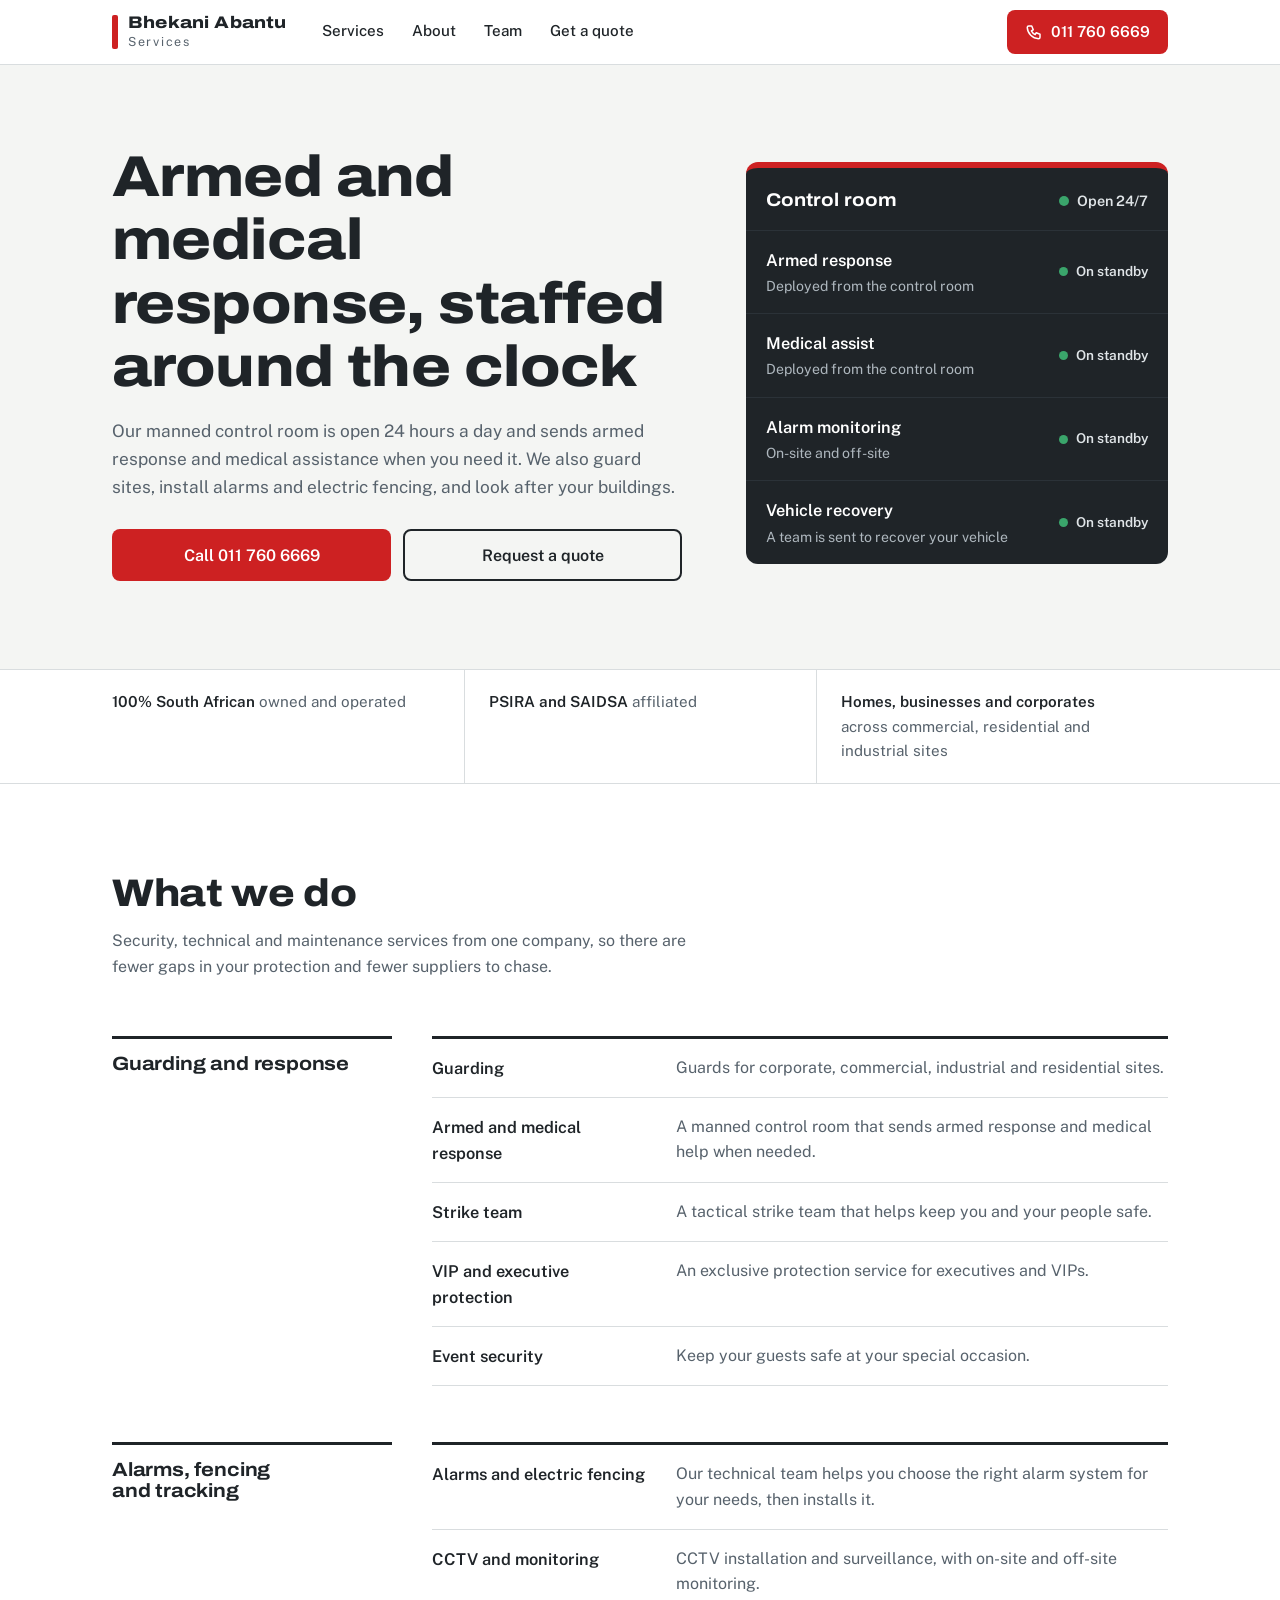
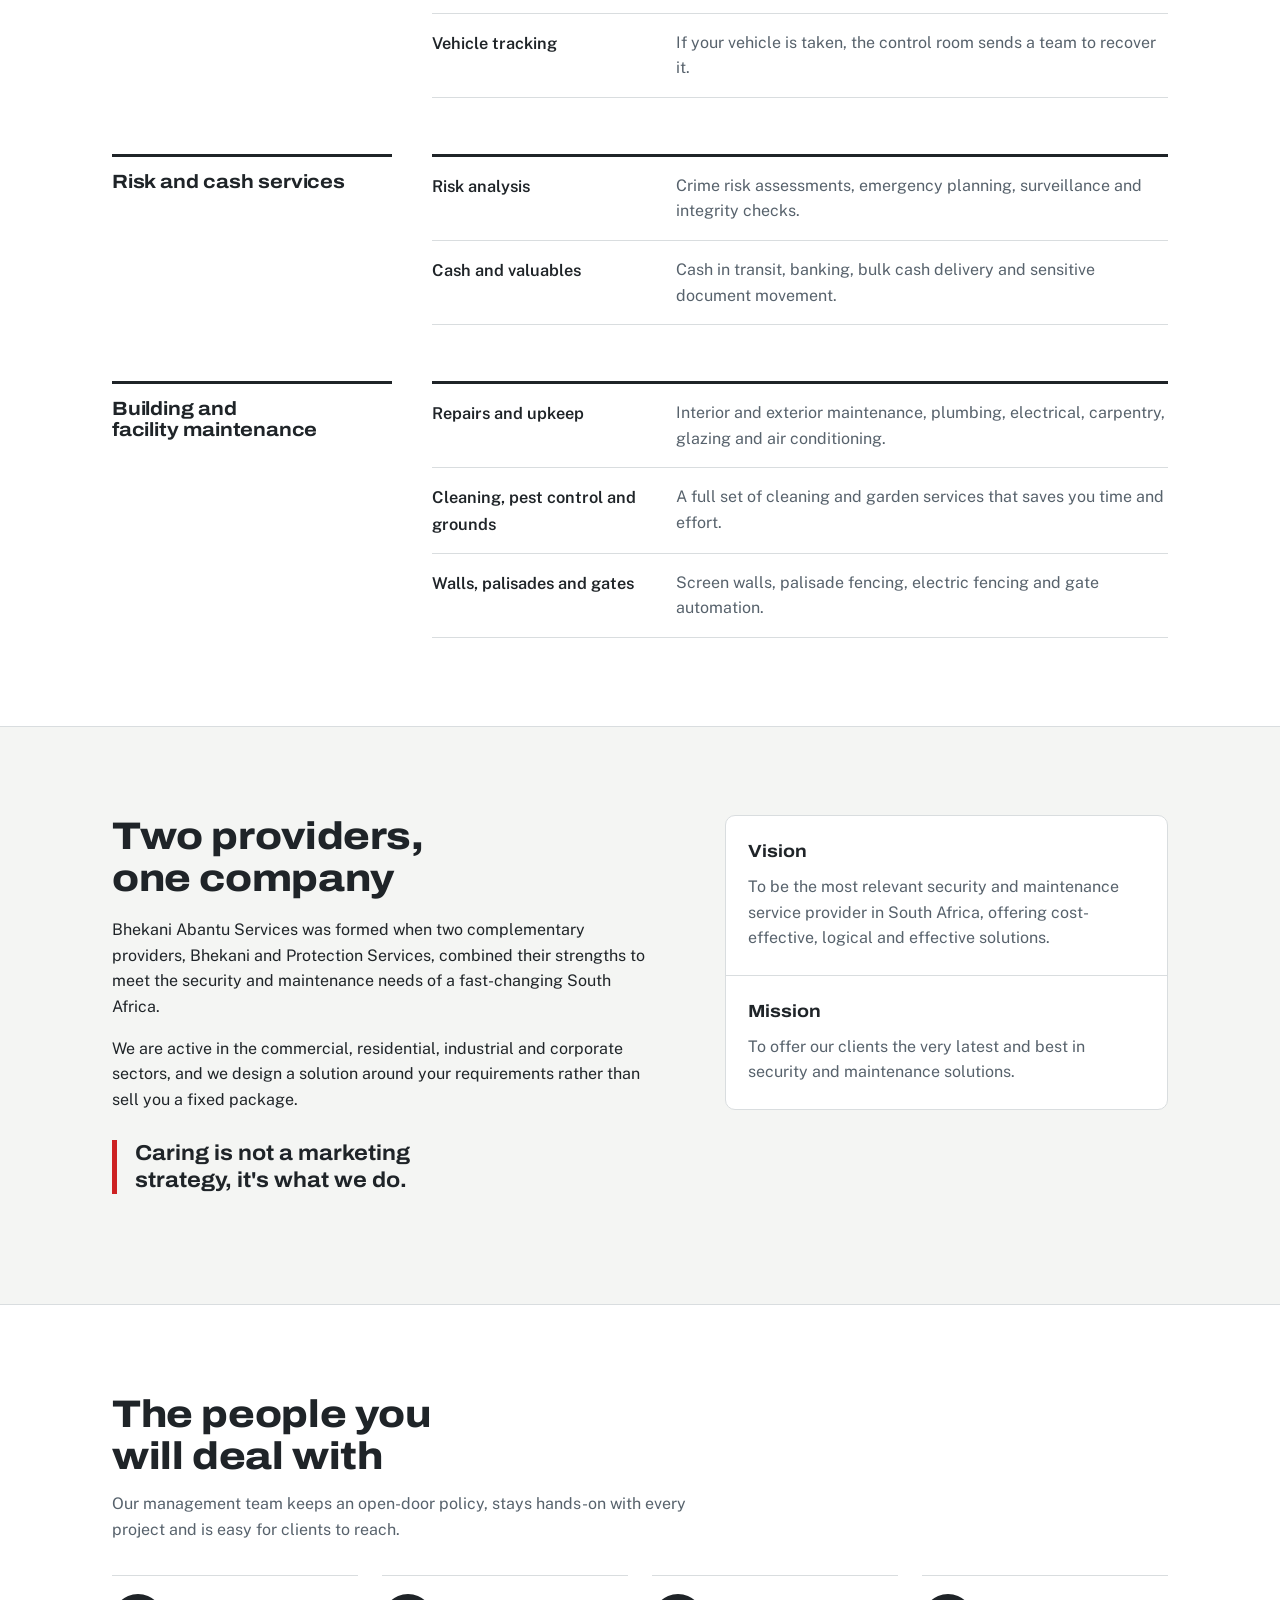
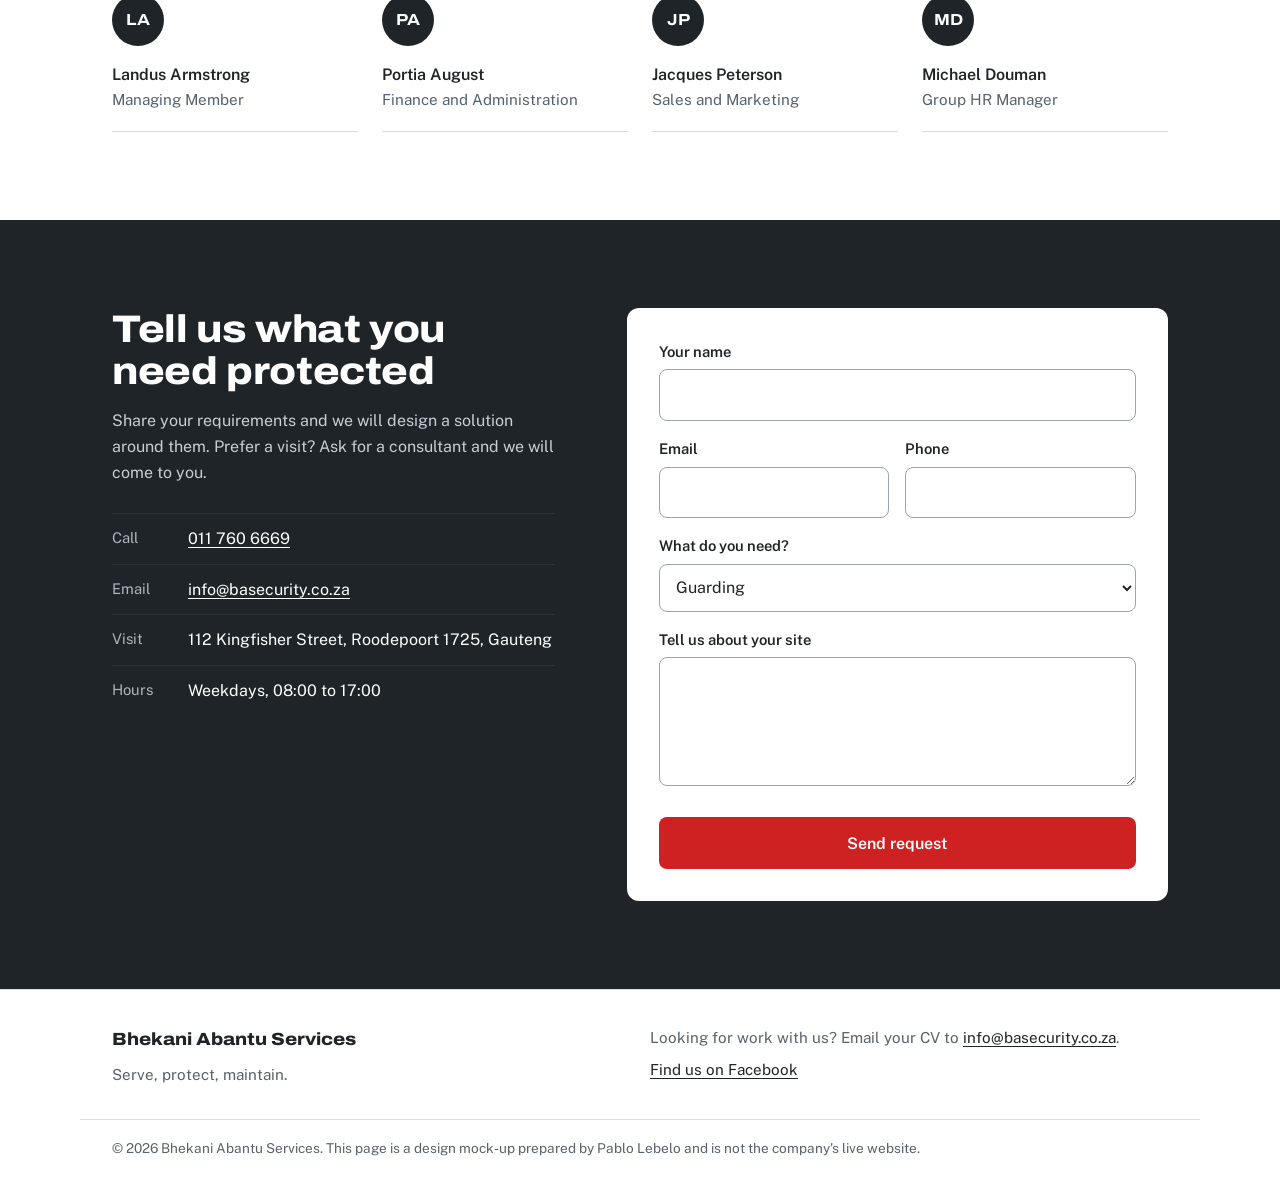
==== index.html @ d21be5e2 "Add Bhekani Abantu Services website mock-up Static, mobile-first mock-up: hero built around the 24/7" ====
<!doctype html>
<html lang="en-ZA">
<head>
  <meta charset="utf-8">
  <meta name="viewport" content="width=device-width, initial-scale=1">
  <title>Bhekani Abantu Services | Security and maintenance in Roodepoort</title>
  <meta name="description" content="Armed and medical response from a 24/7 manned control room, plus guarding, alarms, electric fencing and building maintenance. Based in Roodepoort, Gauteng.">
  <meta name="theme-color" content="#cd2122">
  <link rel="preconnect" href="https://fonts.googleapis.com">
  <link rel="preconnect" href="https://fonts.gstatic.com" crossorigin>
  <link href="https://fonts.googleapis.com/css2?family=Archivo:wdth,wght@100..125,500..900&family=Public+Sans:wght@400;500;600&display=swap" rel="stylesheet">
  <link rel="stylesheet" href="styles.css">
  <script>document.documentElement.classList.add('js');</script>
</head>
<body>
  <a class="skip" href="#main">Skip to content</a>

  <header class="site-header">
    <div class="wrap header-row">
      <a class="brand" href="#top" aria-label="Bhekani Abantu Services, home">
        <span class="brand-bar" aria-hidden="true"></span>
        <span class="brand-text">
          <span class="brand-name">Bhekani Abantu</span>
          <span class="brand-sub">Services</span>
        </span>
      </a>

      <nav id="site-nav" class="site-nav" aria-label="Main">
        <a href="#services">Services</a>
        <a href="#about">About</a>
        <a href="#team">Team</a>
        <a href="#quote">Get a quote</a>
      </nav>

      <a class="call-btn" href="tel:+27117606669">
        <svg viewBox="0 0 24 24" aria-hidden="true"><path d="M5 4h4l2 5-2.5 1.5a11 11 0 0 0 5 5L15 13l5 2v4a2 2 0 0 1-2 2A16 16 0 0 1 3 6a2 2 0 0 1 2-2Z"/></svg>
        <span class="call-lbl">Call us</span>
        <span class="call-num">011 760 6669</span>
      </a>

      <button class="menu-btn" type="button" aria-expanded="false" aria-controls="site-nav">
        <span class="sr-only">Menu</span>
        <svg viewBox="0 0 24 24" aria-hidden="true"><path d="M4 7h16M4 12h16M4 17h16"/></svg>
      </button>
    </div>
  </header>

  <main id="main">
    <!-- HERO -->
    <section class="hero" id="top">
      <div class="wrap hero-grid">
        <div class="hero-copy">
          <h1>Armed and medical response, staffed around the clock</h1>
          <p class="lead">Our manned control room is open 24 hours a day and sends armed response and medical assistance when you need it. We also guard sites, install alarms and electric fencing, and look after your buildings.</p>
          <div class="hero-actions">
            <a class="btn btn-primary" href="tel:+27117606669">Call 011 760 6669</a>
            <a class="btn btn-ghost" href="#quote">Request a quote</a>
          </div>
        </div>

        <aside class="board" aria-label="What the control room covers">
          <div class="board-head">
            <span class="board-title">Control room</span>
            <span class="board-live"><i aria-hidden="true"></i> Open 24/7</span>
          </div>
          <ul class="board-rows">
            <li>
              <div>
                <strong>Armed response</strong>
                <span>Deployed from the control room</span>
              </div>
              <em>On standby</em>
            </li>
            <li>
              <div>
                <strong>Medical assist</strong>
                <span>Deployed from the control room</span>
              </div>
              <em>On standby</em>
            </li>
            <li>
              <div>
                <strong>Alarm monitoring</strong>
                <span>On-site and off-site</span>
              </div>
              <em>On standby</em>
            </li>
            <li>
              <div>
                <strong>Vehicle recovery</strong>
                <span>A team is sent to recover your vehicle</span>
              </div>
              <em>On standby</em>
            </li>
          </ul>
        </aside>
      </div>
    </section>

    <!-- TRUST -->
    <section class="trust" aria-label="Why clients choose us">
      <div class="wrap trust-row">
        <p><strong>100% South African</strong> owned and operated</p>
        <p><strong>PSIRA and SAIDSA</strong> affiliated</p>
        <p><strong>Homes, businesses and corporates</strong> across commercial, residential and industrial sites</p>
      </div>
    </section>

    <!-- SERVICES -->
    <section class="services" id="services">
      <div class="wrap">
        <h2 class="section-title">What we do</h2>
        <p class="section-intro">Security, technical and maintenance services from one company, so there are fewer gaps in your protection and fewer suppliers to chase.</p>

        <div class="group">
          <h3>Guarding and response</h3>
          <ul class="rows">
            <li><strong>Guarding</strong><span>Guards for corporate, commercial, industrial and residential sites.</span></li>
            <li><strong>Armed and medical response</strong><span>A manned control room that sends armed response and medical help when needed.</span></li>
            <li><strong>Strike team</strong><span>A tactical strike team that helps keep you and your people safe.</span></li>
            <li><strong>VIP and executive protection</strong><span>An exclusive protection service for executives and VIPs.</span></li>
            <li><strong>Event security</strong><span>Keep your guests safe at your special occasion.</span></li>
          </ul>
        </div>

        <div class="group">
          <h3>Alarms, fencing and tracking</h3>
          <ul class="rows">
            <li><strong>Alarms and electric fencing</strong><span>Our technical team helps you choose the right alarm system for your needs, then installs it.</span></li>
            <li><strong>CCTV and monitoring</strong><span>CCTV installation and surveillance, with on-site and off-site monitoring.</span></li>
            <li><strong>Vehicle tracking</strong><span>If your vehicle is taken, the control room sends a team to recover it.</span></li>
          </ul>
        </div>

        <div class="group">
          <h3>Risk and cash services</h3>
          <ul class="rows">
            <li><strong>Risk analysis</strong><span>Crime risk assessments, emergency planning, surveillance and integrity checks.</span></li>
            <li><strong>Cash and valuables</strong><span>Cash in transit, banking, bulk cash delivery and sensitive document movement.</span></li>
          </ul>
        </div>

        <div class="group">
          <h3>Building and facility maintenance</h3>
          <ul class="rows">
            <li><strong>Repairs and upkeep</strong><span>Interior and exterior maintenance, plumbing, electrical, carpentry, glazing and air conditioning.</span></li>
            <li><strong>Cleaning, pest control and grounds</strong><span>A full set of cleaning and garden services that saves you time and effort.</span></li>
            <li><strong>Walls, palisades and gates</strong><span>Screen walls, palisade fencing, electric fencing and gate automation.</span></li>
          </ul>
        </div>
      </div>
    </section>

    <!-- ABOUT -->
    <section class="about" id="about">
      <div class="wrap about-grid">
        <div>
          <h2 class="section-title">Two providers, one company</h2>
          <p>Bhekani Abantu Services was formed when two complementary providers, Bhekani and Protection Services, combined their strengths to meet the security and maintenance needs of a fast-changing South Africa.</p>
          <p>We are active in the commercial, residential, industrial and corporate sectors, and we design a solution around your requirements rather than sell you a fixed package.</p>
          <p class="pull">Caring is not a marketing strategy, it's what we do.</p>
        </div>
        <dl class="vm">
          <div>
            <dt>Vision</dt>
            <dd>To be the most relevant security and maintenance service provider in South Africa, offering cost-effective, logical and effective solutions.</dd>
          </div>
          <div>
            <dt>Mission</dt>
            <dd>To offer our clients the very latest and best in security and maintenance solutions.</dd>
          </div>
        </dl>
      </div>
    </section>

    <!-- TEAM -->
    <section class="team" id="team">
      <div class="wrap">
        <h2 class="section-title">The people you will deal with</h2>
        <p class="section-intro">Our management team keeps an open-door policy, stays hands-on with every project and is easy for clients to reach.</p>
        <ul class="people">
          <li><span class="avatar" aria-hidden="true">LA</span><div><strong>Landus Armstrong</strong><span>Managing Member</span></div></li>
          <li><span class="avatar" aria-hidden="true">PA</span><div><strong>Portia August</strong><span>Finance and Administration</span></div></li>
          <li><span class="avatar" aria-hidden="true">JP</span><div><strong>Jacques Peterson</strong><span>Sales and Marketing</span></div></li>
          <li><span class="avatar" aria-hidden="true">MD</span><div><strong>Michael Douman</strong><span>Group HR Manager</span></div></li>
        </ul>
      </div>
    </section>

    <!-- QUOTE -->
    <section class="quote" id="quote">
      <div class="wrap quote-grid">
        <div class="quote-copy">
          <h2 class="section-title">Tell us what you need protected</h2>
          <p>Share your requirements and we will design a solution around them. Prefer a visit? Ask for a consultant and we will come to you.</p>
          <ul class="contact-list">
            <li><span>Call</span><a href="tel:+27117606669">011 760 6669</a></li>
            <li><span>Email</span><a href="mailto:info@basecurity.co.za">info@basecurity.co.za</a></li>
            <li><span>Visit</span>112 Kingfisher Street, Roodepoort 1725, Gauteng</li>
            <li><span>Hours</span>Weekdays, 08:00 to 17:00</li>
          </ul>
        </div>

        <form class="form" name="quote" method="POST" data-netlify="true" netlify-honeypot="bot-field">
          <input type="hidden" name="form-name" value="quote">
          <p class="hp"><label>Leave this empty <input name="bot-field"></label></p>

          <label for="f-name">Your name</label>
          <input id="f-name" name="name" type="text" autocomplete="name" required>

          <div class="two">
            <div>
              <label for="f-email">Email</label>
              <input id="f-email" name="email" type="email" autocomplete="email" required>
            </div>
            <div>
              <label for="f-phone">Phone</label>
              <input id="f-phone" name="phone" type="tel" autocomplete="tel" required>
            </div>
          </div>

          <label for="f-service">What do you need?</label>
          <select id="f-service" name="service">
            <option>Guarding</option>
            <option>Armed and medical response</option>
            <option>Alarms and electric fencing</option>
            <option>CCTV and monitoring</option>
            <option>Event security</option>
            <option>Building maintenance</option>
            <option>Something else</option>
          </select>

          <label for="f-msg">Tell us about your site</label>
          <textarea id="f-msg" name="message" rows="4"></textarea>

          <button class="btn btn-primary" type="submit">Send request</button>
        </form>
      </div>
    </section>
  </main>

  <footer class="site-footer">
    <div class="wrap footer-row">
      <div>
        <p class="foot-brand">Bhekani Abantu Services</p>
        <p>Serve, protect, maintain.</p>
      </div>
      <div>
        <p>Looking for work with us? Email your CV to <a href="mailto:info@basecurity.co.za?subject=Employment%20enquiry">info@basecurity.co.za</a>.</p>
        <p><a href="https://www.facebook.com/BhekaniAbantu/" rel="noopener">Find us on Facebook</a></p>
      </div>
    </div>
    <div class="wrap legal">
      <p>&copy; 2026 Bhekani Abantu Services. This page is a design mock-up prepared by Pablo Lebelo and is not the company's live website.</p>
    </div>
  </footer>

  <script src="script.js"></script>
</body>
</html>
---- styles.css ----
/* Bhekani Abantu Services: design mock-up
   Palette: signal red (their brand), slate, chalk, steel, line, go-green for status */
:root {
  --red: #cd2122;
  --red-dark: #a51a1b;
  --slate: #1f2428;
  --slate-2: #2b3238;
  --steel: #57626c;
  --chalk: #f4f5f3;
  --white: #ffffff;
  --line: #d9dddf;
  --go: #3aa56b;
  --focus: #ffbf3c;

  --display: "Archivo", "Arial Narrow", system-ui, sans-serif;
  --body: "Public Sans", system-ui, -apple-system, "Segoe UI", sans-serif;

  --gutter: 20px;
  --max: 1120px;
}

*, *::before, *::after { box-sizing: border-box; }
html { scroll-behavior: smooth; -webkit-text-size-adjust: 100%; }
body {
  margin: 0;
  font-family: var(--body);
  font-size: 1rem;
  line-height: 1.6;
  color: var(--slate);
  background: var(--white);
}
img, svg { display: block; max-width: 100%; }
a { color: inherit; }
p { margin: 0 0 1em; }
h1, h2, h3 { margin: 0; font-family: var(--display); font-stretch: 112%; line-height: 1.1; letter-spacing: -0.01em; text-wrap: balance; }

:focus-visible { outline: 3px solid var(--focus); outline-offset: 2px; }

.wrap { width: 100%; max-width: var(--max); margin-inline: auto; padding-inline: var(--gutter); }
.sr-only { position: absolute; width: 1px; height: 1px; overflow: hidden; clip: rect(0 0 0 0); white-space: nowrap; }
.skip { position: absolute; left: 8px; top: -60px; z-index: 50; background: var(--slate); color: var(--white); padding: 10px 14px; border-radius: 6px; }
.skip:focus { top: 8px; }

/* ---------- Header ---------- */
.site-header { position: sticky; top: 0; z-index: 20; background: var(--white); border-bottom: 1px solid var(--line); }
.header-row { display: flex; align-items: center; gap: 12px; min-height: 64px; }

.brand { display: flex; align-items: center; gap: 10px; text-decoration: none; margin-right: auto; }
.brand-bar { width: 6px; height: 34px; background: var(--red); border-radius: 2px; }
.brand-text { display: flex; flex-direction: column; line-height: 1; }
.brand-name { white-space: nowrap; font-family: var(--display); font-stretch: 118%; font-weight: 800; font-size: 1.05rem; letter-spacing: 0.01em; }
.brand-sub { font-size: 0.78rem; color: var(--steel); margin-top: 4px; letter-spacing: 0.14em; }

.site-nav { display: none; gap: 28px; }
.site-nav a { text-decoration: none; font-weight: 500; font-size: 0.95rem; padding: 6px 0; border-bottom: 2px solid transparent; }
.site-nav a:hover { border-bottom-color: var(--red); }

.call-btn {
  display: inline-flex; align-items: center; gap: 8px;
  background: var(--red); color: var(--white); text-decoration: none;
  font-weight: 600; font-size: 0.92rem; padding: 10px 14px; border-radius: 8px;
  min-height: 44px;
}
.call-btn:hover { background: var(--red-dark); }
.call-btn span { white-space: nowrap; }
.call-num { display: none; }
@media (min-width: 480px) {
  .call-lbl { display: none; }
  .call-num { display: inline; }
}
.call-btn svg { width: 18px; height: 18px; fill: none; stroke: currentColor; stroke-width: 2; stroke-linejoin: round; }

.menu-btn { display: inline-flex; align-items: center; justify-content: center; width: 44px; height: 44px; background: none; border: 1px solid var(--line); border-radius: 8px; cursor: pointer; color: var(--slate); }
.menu-btn svg { width: 22px; height: 22px; fill: none; stroke: currentColor; stroke-width: 2; stroke-linecap: round; }

/* Mobile nav drawer, only when JS is available */
.js .site-nav { position: absolute; inset: 100% 0 auto 0; background: var(--white); border-bottom: 1px solid var(--line); padding: 8px var(--gutter) 16px; flex-direction: column; gap: 0; display: none; }
.js .site-nav.open { display: flex; }
.js .site-nav a { padding: 14px 0; border-bottom: 1px solid var(--line); font-size: 1.05rem; }
.no-js .site-nav, html:not(.js) .site-nav { display: flex; flex-wrap: wrap; gap: 16px; }
html:not(.js) .menu-btn { display: none; }

/* ---------- Buttons ---------- */
.btn { display: inline-flex; align-items: center; justify-content: center; min-height: 52px; padding: 0 24px; border-radius: 8px; font-family: var(--body); font-weight: 600; font-size: 1rem; text-decoration: none; border: 2px solid transparent; cursor: pointer; }
.btn-primary { background: var(--red); color: var(--white); }
.btn-primary:hover { background: var(--red-dark); }
.btn-ghost { border-color: var(--slate); color: var(--slate); background: transparent; }
.btn-ghost:hover { background: var(--slate); color: var(--white); }

/* ---------- Hero ---------- */
.hero { background: var(--chalk); border-bottom: 1px solid var(--line); padding: 40px 0 48px; }
.hero-grid { display: grid; gap: 36px; }
.hero h1 { font-weight: 800; font-size: clamp(2rem, 7.4vw, 3.6rem); max-width: 16ch; }
.hero .lead { margin-top: 20px; font-size: 1.08rem; color: var(--steel); max-width: 52ch; }
.hero-actions { display: flex; flex-wrap: wrap; gap: 12px; margin-top: 28px; }
.hero-actions .btn { flex: 1 1 200px; }

.board { background: var(--slate); color: var(--white); border-radius: 12px; overflow: hidden; border-top: 6px solid var(--red); }
.board-head { display: flex; align-items: center; justify-content: space-between; padding: 18px 20px 14px; }
.board-title { font-family: var(--display); font-stretch: 112%; font-weight: 700; font-size: 1.15rem; }
.board-live { display: inline-flex; align-items: center; gap: 8px; font-size: 0.9rem; font-weight: 600; color: #dfe4e7; }
.board-live i { width: 10px; height: 10px; border-radius: 50%; background: var(--go); box-shadow: 0 0 0 0 rgba(58,165,107,.6); animation: ping 2.4s ease-out infinite; }
@keyframes ping { 70% { box-shadow: 0 0 0 9px rgba(58,165,107,0); } 100% { box-shadow: 0 0 0 0 rgba(58,165,107,0); } }

.board-rows { list-style: none; margin: 0; padding: 0; }
.board-rows li { display: flex; align-items: center; justify-content: space-between; gap: 16px; padding: 16px 20px; border-top: 1px solid var(--slate-2); }
.board-rows strong { display: block; font-weight: 600; font-size: 1.02rem; }
.board-rows span { display: block; font-size: 0.88rem; color: #aeb7be; margin-top: 2px; }
.board-rows em { flex: none; display: inline-flex; align-items: center; gap: 8px; font-style: normal; font-size: 0.85rem; font-weight: 600; color: #dfe4e7; }
.board-rows em::before { content: ""; width: 9px; height: 9px; border-radius: 50%; background: var(--go); }

/* ---------- Trust strip ---------- */
.trust { background: var(--white); border-bottom: 1px solid var(--line); }
.trust-row { display: grid; gap: 0; }
.trust-row p { margin: 0; padding: 16px 0; border-top: 1px solid var(--line); font-size: 0.95rem; color: var(--steel); }
.trust-row p:first-child { border-top: 0; }
.trust-row strong { color: var(--slate); font-weight: 600; }

/* ---------- Sections ---------- */
.services, .about, .team { padding: 56px 0; }
.section-title { font-weight: 800; font-size: clamp(1.6rem, 5vw, 2.4rem); max-width: 22ch; }
.section-intro { margin-top: 14px; color: var(--steel); max-width: 60ch; }

/* Services: ruled rows, not cards */
.services .group { margin-top: 40px; }
.services .group h3 { font-weight: 700; font-size: 1.2rem; padding-bottom: 12px; border-bottom: 3px solid var(--slate); }
.rows { list-style: none; margin: 0; padding: 0; }
.rows li { display: grid; gap: 4px; padding: 16px 0; border-bottom: 1px solid var(--line); }
.rows strong { font-weight: 600; font-size: 1.02rem; }
.rows span { color: var(--steel); max-width: 60ch; }

/* About */
.about { background: var(--chalk); border-block: 1px solid var(--line); }
.about-grid { display: grid; gap: 36px; }
.about p { max-width: 58ch; }
.about .section-title + p { margin-top: 18px; }
.pull { margin-top: 28px; padding-left: 18px; border-left: 5px solid var(--red); font-family: var(--display); font-stretch: 108%; font-weight: 700; font-size: 1.35rem; line-height: 1.25; max-width: 24ch; text-wrap: balance; }
.vm { margin: 0; display: grid; gap: 0; align-content: start; background: var(--white); border: 1px solid var(--line); border-radius: 10px; }
.vm div { padding: 22px 22px 24px; }
.vm div + div { border-top: 1px solid var(--line); }
.vm dt { font-family: var(--display); font-stretch: 112%; font-weight: 700; font-size: 1.1rem; margin-bottom: 8px; }
.vm dd { margin: 0; color: var(--steel); }

/* Team */
.people { list-style: none; margin: 32px 0 0; padding: 0; display: grid; gap: 0; }
.people li { display: flex; align-items: center; gap: 16px; padding: 18px 0; border-top: 1px solid var(--line); }
.people li:last-child { border-bottom: 1px solid var(--line); }
.avatar { flex: none; display: grid; place-items: center; width: 52px; height: 52px; border-radius: 50%; background: var(--slate); color: var(--white); font-family: var(--display); font-stretch: 112%; font-weight: 700; font-size: 1rem; }
.people strong { display: block; font-weight: 600; }
.people div span { color: var(--steel); font-size: 0.95rem; }

/* Quote */
.quote { background: var(--slate); color: var(--white); padding: 56px 0; }
.quote-grid { display: grid; gap: 36px; }
.quote .section-title { color: var(--white); }
.quote-copy > p { margin-top: 16px; color: #c7cfd5; max-width: 50ch; }
.contact-list { list-style: none; margin: 28px 0 0; padding: 0; }
.contact-list li { display: grid; grid-template-columns: 64px 1fr; gap: 12px; padding: 12px 0; border-top: 1px solid var(--slate-2); }
.contact-list span { color: #aeb7be; font-size: 0.92rem; }
.contact-list a { text-underline-offset: 3px; }

.form { background: var(--white); color: var(--slate); border-radius: 12px; padding: 24px 20px; }
.form label { display: block; font-weight: 600; font-size: 0.92rem; margin: 16px 0 6px; }
.form .hp + label { margin-top: 0; }
.form input, .form select, .form textarea {
  width: 100%; font: inherit; color: var(--slate); background: var(--white);
  border: 1.5px solid #9aa4ac; border-radius: 8px; padding: 12px 12px; min-height: 48px;
}
.form textarea { min-height: 112px; resize: vertical; }
.form input:focus-visible, .form select:focus-visible, .form textarea:focus-visible { outline: 3px solid var(--focus); outline-offset: 1px; border-color: var(--slate); }
.form .two { display: grid; gap: 0; }
.form .btn { width: 100%; margin-top: 24px; }
.hp { position: absolute; left: -9999px; }

/* Footer */
.site-footer { background: var(--white); padding: 36px 0 28px; border-top: 1px solid var(--line); font-size: 0.95rem; color: var(--steel); }
.footer-row { display: grid; gap: 20px; }
.foot-brand { font-family: var(--display); font-stretch: 112%; font-weight: 800; font-size: 1.1rem; color: var(--slate); margin-bottom: 2px; }
.site-footer a { color: var(--slate); text-underline-offset: 3px; }
.site-footer p { margin-bottom: 0.5em; }
.legal { margin-top: 24px; padding-top: 18px; border-top: 1px solid var(--line); font-size: 0.85rem; }
.legal p { margin: 0; }

/* ---------- Wider screens ---------- */
@media (min-width: 720px) {
  :root { --gutter: 32px; }
  .trust-row { grid-template-columns: repeat(3, 1fr); }
  .trust-row p { border-top: 0; border-left: 1px solid var(--line); padding: 20px 24px; }
  .trust-row p:first-child { border-left: 0; padding-left: 0; }
  .rows li { grid-template-columns: 260px 1fr; gap: 24px; }
  .people { grid-template-columns: repeat(2, 1fr); column-gap: 40px; }
  .people li:nth-last-child(2) { border-bottom: 1px solid var(--line); }
  .form { padding: 32px; }
  .form .two { grid-template-columns: 1fr 1fr; gap: 16px; }
  .footer-row { grid-template-columns: 1fr 1fr; }
}

@media (min-width: 960px) {
  .site-nav, .js .site-nav { display: flex; position: static; flex-direction: row; gap: 28px; padding: 0; border: 0; background: none; }
  .js .site-nav a { padding: 6px 0; border-bottom: 2px solid transparent; font-size: 0.95rem; }
  .js .site-nav a:hover { border-bottom-color: var(--red); }
  .menu-btn, html:not(.js) .menu-btn { display: none; }
  .brand { margin-right: 24px; }
  .site-nav { margin-right: auto; }
  .call-btn { font-size: 0.95rem; padding: 10px 18px; }

  .hero { padding: 80px 0 88px; }
  .hero-grid { grid-template-columns: 1.15fr 0.85fr; align-items: center; gap: 64px; }
  .services, .about, .team { padding: 88px 0; }
  .quote { padding: 88px 0; }

  .services .group { display: grid; grid-template-columns: 280px 1fr; gap: 40px; margin-top: 56px; }
  .services .group h3 { border-bottom: 0; border-top: 3px solid var(--slate); padding: 14px 0 0; }
  .rows li:first-child { border-top: 3px solid var(--slate); }
  .rows li { grid-template-columns: 220px 1fr; }

  .about-grid { grid-template-columns: 1.1fr 0.9fr; gap: 72px; align-items: start; }
  .people { grid-template-columns: repeat(4, 1fr); column-gap: 24px; }
  .people li { flex-direction: column; align-items: flex-start; border-bottom: 1px solid var(--line); }
  .people li:nth-last-child(2) { border-bottom: 1px solid var(--line); }
  .quote-grid { grid-template-columns: 0.9fr 1.1fr; gap: 72px; align-items: start; }
}

@media (prefers-reduced-motion: reduce) {
  html { scroll-behavior: auto; }
  .board-live i { animation: none; }
}
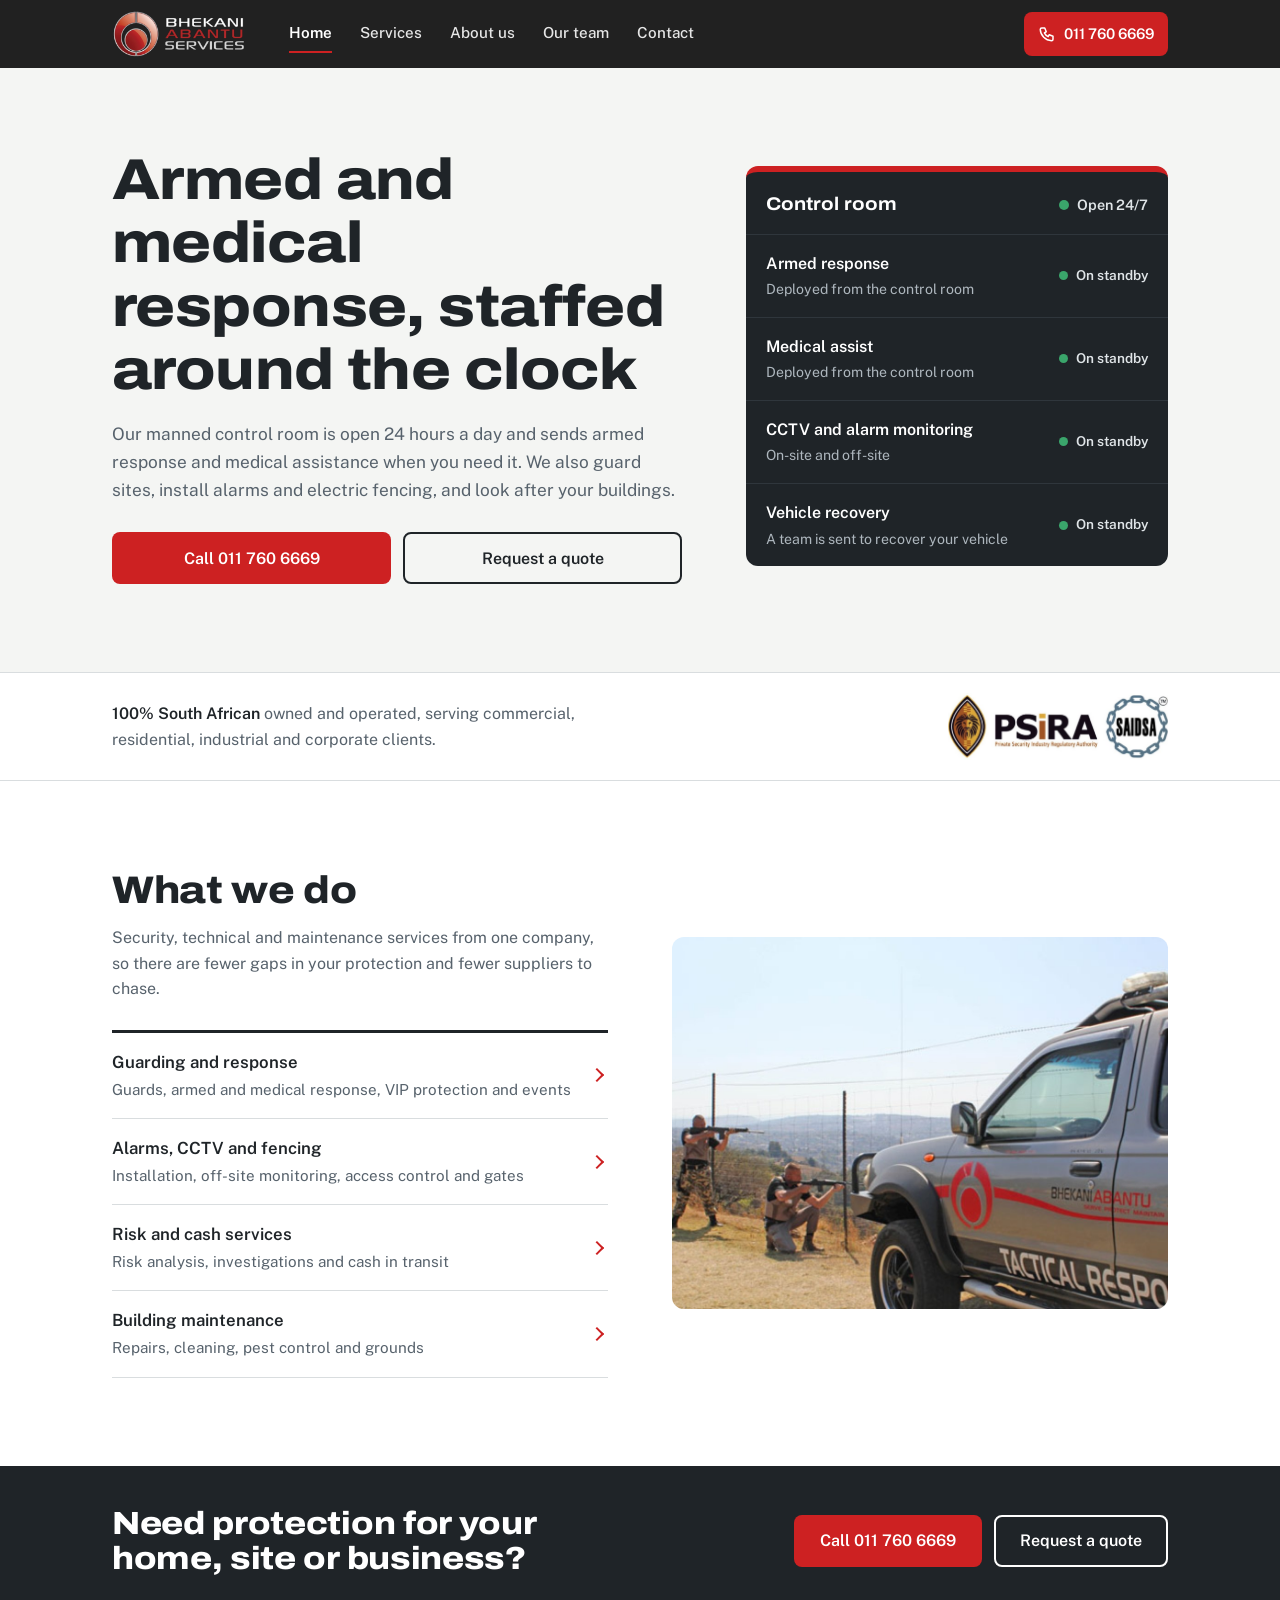
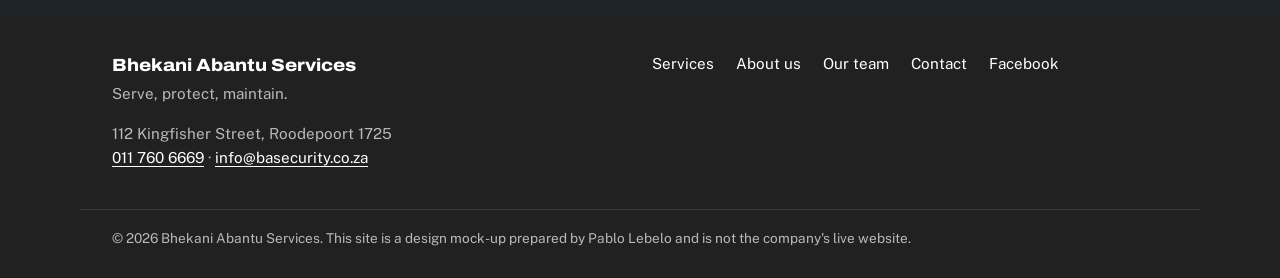
==== commit 7fd61a2f: "Split mock-up into separate pages and add real images Home, Services, About us, Our team and Contact" ====
--- a/index.html
+++ b/index.html
@@ -5,7 +5,7 @@
   <meta name="viewport" content="width=device-width, initial-scale=1">
   <title>Bhekani Abantu Services | Security and maintenance in Roodepoort</title>
   <meta name="description" content="Armed and medical response from a 24/7 manned control room, plus guarding, alarms, electric fencing and building maintenance. Based in Roodepoort, Gauteng.">
-  <meta name="theme-color" content="#cd2122">
+  <meta name="theme-color" content="#212121">
   <link rel="preconnect" href="https://fonts.googleapis.com">
   <link rel="preconnect" href="https://fonts.gstatic.com" crossorigin>
   <link href="https://fonts.googleapis.com/css2?family=Archivo:wdth,wght@100..125,500..900&family=Public+Sans:wght@400;500;600&display=swap" rel="stylesheet">
@@ -14,247 +14,107 @@
 </head>
 <body>
   <a class="skip" href="#main">Skip to content</a>
-
   <header class="site-header">
     <div class="wrap header-row">
-      <a class="brand" href="#top" aria-label="Bhekani Abantu Services, home">
-        <span class="brand-bar" aria-hidden="true"></span>
-        <span class="brand-text">
-          <span class="brand-name">Bhekani Abantu</span>
-          <span class="brand-sub">Services</span>
-        </span>
-      </a>
-
+      <a class="brand" href="index.html"><img src="images/logo.png" alt="Bhekani Abantu Services" width="460" height="170"></a>
       <nav id="site-nav" class="site-nav" aria-label="Main">
-        <a href="#services">Services</a>
-        <a href="#about">About</a>
-        <a href="#team">Team</a>
-        <a href="#quote">Get a quote</a>
+        <a href="index.html" aria-current="page">Home</a>
+        <a href="services.html">Services</a>
+        <a href="about.html">About us</a>
+        <a href="team.html">Our team</a>
+        <a href="contact.html">Contact</a>
       </nav>
-
       <a class="call-btn" href="tel:+27117606669">
         <svg viewBox="0 0 24 24" aria-hidden="true"><path d="M5 4h4l2 5-2.5 1.5a11 11 0 0 0 5 5L15 13l5 2v4a2 2 0 0 1-2 2A16 16 0 0 1 3 6a2 2 0 0 1 2-2Z"/></svg>
-        <span class="call-lbl">Call us</span>
-        <span class="call-num">011 760 6669</span>
+        <span class="call-lbl">Call us</span><span class="call-num">011 760 6669</span>
       </a>
-
       <button class="menu-btn" type="button" aria-expanded="false" aria-controls="site-nav">
         <span class="sr-only">Menu</span>
-        <svg viewBox="0 0 24 24" aria-hidden="true"><path d="M4 7h16M4 12h16M4 17h16"/></svg>
+        <svg class="i-open" viewBox="0 0 24 24" aria-hidden="true"><path d="M4 7h16M4 12h16M4 17h16"/></svg>
+        <svg class="i-close" viewBox="0 0 24 24" aria-hidden="true"><path d="M6 6l12 12M18 6 6 18"/></svg>
       </button>
     </div>
   </header>
-
   <main id="main">
-    <!-- HERO -->
-    <section class="hero" id="top">
+    <section class="hero">
       <div class="wrap hero-grid">
         <div class="hero-copy">
           <h1>Armed and medical response, staffed around the clock</h1>
           <p class="lead">Our manned control room is open 24 hours a day and sends armed response and medical assistance when you need it. We also guard sites, install alarms and electric fencing, and look after your buildings.</p>
           <div class="hero-actions">
             <a class="btn btn-primary" href="tel:+27117606669">Call 011 760 6669</a>
-            <a class="btn btn-ghost" href="#quote">Request a quote</a>
+            <a class="btn btn-ghost" href="contact.html">Request a quote</a>
           </div>
         </div>
-
         <aside class="board" aria-label="What the control room covers">
           <div class="board-head">
             <span class="board-title">Control room</span>
             <span class="board-live"><i aria-hidden="true"></i> Open 24/7</span>
           </div>
           <ul class="board-rows">
-            <li>
-              <div>
-                <strong>Armed response</strong>
-                <span>Deployed from the control room</span>
-              </div>
-              <em>On standby</em>
-            </li>
-            <li>
-              <div>
-                <strong>Medical assist</strong>
-                <span>Deployed from the control room</span>
-              </div>
-              <em>On standby</em>
-            </li>
-            <li>
-              <div>
-                <strong>Alarm monitoring</strong>
-                <span>On-site and off-site</span>
-              </div>
-              <em>On standby</em>
-            </li>
-            <li>
-              <div>
-                <strong>Vehicle recovery</strong>
-                <span>A team is sent to recover your vehicle</span>
-              </div>
-              <em>On standby</em>
-            </li>
+            <li><div><strong>Armed response</strong><span>Deployed from the control room</span></div><em>On standby</em></li>
+            <li><div><strong>Medical assist</strong><span>Deployed from the control room</span></div><em>On standby</em></li>
+            <li><div><strong>CCTV and alarm monitoring</strong><span>On-site and off-site</span></div><em>On standby</em></li>
+            <li><div><strong>Vehicle recovery</strong><span>A team is sent to recover your vehicle</span></div><em>On standby</em></li>
           </ul>
         </aside>
       </div>
     </section>
 
-    <!-- TRUST -->
-    <section class="trust" aria-label="Why clients choose us">
+    <section class="trust" aria-label="Accreditation">
       <div class="wrap trust-row">
-        <p><strong>100% South African</strong> owned and operated</p>
-        <p><strong>PSIRA and SAIDSA</strong> affiliated</p>
-        <p><strong>Homes, businesses and corporates</strong> across commercial, residential and industrial sites</p>
+        <p><strong>100% South African</strong> owned and operated, serving commercial, residential, industrial and corporate clients.</p>
+        <img src="images/psira-saidsa.jpg" alt="Registered with PSIRA, the Private Security Industry Regulatory Authority, and a member of SAIDSA" width="889" height="269">
       </div>
     </section>
 
-    <!-- SERVICES -->
-    <section class="services" id="services">
-      <div class="wrap">
-        <h2 class="section-title">What we do</h2>
-        <p class="section-intro">Security, technical and maintenance services from one company, so there are fewer gaps in your protection and fewer suppliers to chase.</p>
-
-        <div class="group">
-          <h3>Guarding and response</h3>
-          <ul class="rows">
-            <li><strong>Guarding</strong><span>Guards for corporate, commercial, industrial and residential sites.</span></li>
-            <li><strong>Armed and medical response</strong><span>A manned control room that sends armed response and medical help when needed.</span></li>
-            <li><strong>Strike team</strong><span>A tactical strike team that helps keep you and your people safe.</span></li>
-            <li><strong>VIP and executive protection</strong><span>An exclusive protection service for executives and VIPs.</span></li>
-            <li><strong>Event security</strong><span>Keep your guests safe at your special occasion.</span></li>
+    <section class="overview">
+      <div class="wrap overview-grid">
+        <div>
+          <h2 class="section-title">What we do</h2>
+          <p class="section-intro">Security, technical and maintenance services from one company, so there are fewer gaps in your protection and fewer suppliers to chase.</p>
+          <ul class="links">
+            <li><a href="services.html#guarding"><strong>Guarding and response</strong><span>Guards, armed and medical response, VIP protection and events</span></a></li>
+            <li><a href="services.html#technical"><strong>Alarms, CCTV and fencing</strong><span>Installation, off-site monitoring, access control and gates</span></a></li>
+            <li><a href="services.html#risk"><strong>Risk and cash services</strong><span>Risk analysis, investigations and cash in transit</span></a></li>
+            <li><a href="services.html#maintenance"><strong>Building maintenance</strong><span>Repairs, cleaning, pest control and grounds</span></a></li>
           </ul>
         </div>
+        <figure class="photo">
+          <img src="images/tactical-response.jpg" alt="Bhekani Abantu tactical response vehicle with armed officers on a training range" width="1080" height="809" loading="lazy">
+        </figure>
+      </div>
+    </section>
 
-        <div class="group">
-          <h3>Alarms, fencing and tracking</h3>
-          <ul class="rows">
-            <li><strong>Alarms and electric fencing</strong><span>Our technical team helps you choose the right alarm system for your needs, then installs it.</span></li>
-            <li><strong>CCTV and monitoring</strong><span>CCTV installation and surveillance, with on-site and off-site monitoring.</span></li>
-            <li><strong>Vehicle tracking</strong><span>If your vehicle is taken, the control room sends a team to recover it.</span></li>
-          </ul>
-        </div>
-
-        <div class="group">
-          <h3>Risk and cash services</h3>
-          <ul class="rows">
-            <li><strong>Risk analysis</strong><span>Crime risk assessments, emergency planning, surveillance and integrity checks.</span></li>
-            <li><strong>Cash and valuables</strong><span>Cash in transit, banking, bulk cash delivery and sensitive document movement.</span></li>
-          </ul>
-        </div>
-
-        <div class="group">
-          <h3>Building and facility maintenance</h3>
-          <ul class="rows">
-            <li><strong>Repairs and upkeep</strong><span>Interior and exterior maintenance, plumbing, electrical, carpentry, glazing and air conditioning.</span></li>
-            <li><strong>Cleaning, pest control and grounds</strong><span>A full set of cleaning and garden services that saves you time and effort.</span></li>
-            <li><strong>Walls, palisades and gates</strong><span>Screen walls, palisade fencing, electric fencing and gate automation.</span></li>
-          </ul>
+    <section class="cta">
+      <div class="wrap cta-row">
+        <h2>Need protection for your home, site or business?</h2>
+        <div class="cta-actions">
+          <a class="btn btn-primary" href="tel:+27117606669">Call 011 760 6669</a>
+          <a class="btn btn-light" href="contact.html">Request a quote</a>
         </div>
       </div>
     </section>
-
-    <!-- ABOUT -->
-    <section class="about" id="about">
-      <div class="wrap about-grid">
-        <div>
-          <h2 class="section-title">Two providers, one company</h2>
-          <p>Bhekani Abantu Services was formed when two complementary providers, Bhekani and Protection Services, combined their strengths to meet the security and maintenance needs of a fast-changing South Africa.</p>
-          <p>We are active in the commercial, residential, industrial and corporate sectors, and we design a solution around your requirements rather than sell you a fixed package.</p>
-          <p class="pull">Caring is not a marketing strategy, it's what we do.</p>
-        </div>
-        <dl class="vm">
-          <div>
-            <dt>Vision</dt>
-            <dd>To be the most relevant security and maintenance service provider in South Africa, offering cost-effective, logical and effective solutions.</dd>
-          </div>
-          <div>
-            <dt>Mission</dt>
-            <dd>To offer our clients the very latest and best in security and maintenance solutions.</dd>
-          </div>
-        </dl>
-      </div>
-    </section>
-
-    <!-- TEAM -->
-    <section class="team" id="team">
-      <div class="wrap">
-        <h2 class="section-title">The people you will deal with</h2>
-        <p class="section-intro">Our management team keeps an open-door policy, stays hands-on with every project and is easy for clients to reach.</p>
-        <ul class="people">
-          <li><span class="avatar" aria-hidden="true">LA</span><div><strong>Landus Armstrong</strong><span>Managing Member</span></div></li>
-          <li><span class="avatar" aria-hidden="true">PA</span><div><strong>Portia August</strong><span>Finance and Administration</span></div></li>
-          <li><span class="avatar" aria-hidden="true">JP</span><div><strong>Jacques Peterson</strong><span>Sales and Marketing</span></div></li>
-          <li><span class="avatar" aria-hidden="true">MD</span><div><strong>Michael Douman</strong><span>Group HR Manager</span></div></li>
-        </ul>
-      </div>
-    </section>
-
-    <!-- QUOTE -->
-    <section class="quote" id="quote">
-      <div class="wrap quote-grid">
-        <div class="quote-copy">
-          <h2 class="section-title">Tell us what you need protected</h2>
-          <p>Share your requirements and we will design a solution around them. Prefer a visit? Ask for a consultant and we will come to you.</p>
-          <ul class="contact-list">
-            <li><span>Call</span><a href="tel:+27117606669">011 760 6669</a></li>
-            <li><span>Email</span><a href="mailto:info@basecurity.co.za">info@basecurity.co.za</a></li>
-            <li><span>Visit</span>112 Kingfisher Street, Roodepoort 1725, Gauteng</li>
-            <li><span>Hours</span>Weekdays, 08:00 to 17:00</li>
-          </ul>
-        </div>
-
-        <form class="form" name="quote" method="POST" data-netlify="true" netlify-honeypot="bot-field">
-          <input type="hidden" name="form-name" value="quote">
-          <p class="hp"><label>Leave this empty <input name="bot-field"></label></p>
-
-          <label for="f-name">Your name</label>
-          <input id="f-name" name="name" type="text" autocomplete="name" required>
-
-          <div class="two">
-            <div>
-              <label for="f-email">Email</label>
-              <input id="f-email" name="email" type="email" autocomplete="email" required>
-            </div>
-            <div>
-              <label for="f-phone">Phone</label>
-              <input id="f-phone" name="phone" type="tel" autocomplete="tel" required>
-            </div>
-          </div>
-
-          <label for="f-service">What do you need?</label>
-          <select id="f-service" name="service">
-            <option>Guarding</option>
-            <option>Armed and medical response</option>
-            <option>Alarms and electric fencing</option>
-            <option>CCTV and monitoring</option>
-            <option>Event security</option>
-            <option>Building maintenance</option>
-            <option>Something else</option>
-          </select>
-
-          <label for="f-msg">Tell us about your site</label>
-          <textarea id="f-msg" name="message" rows="4"></textarea>
-
-          <button class="btn btn-primary" type="submit">Send request</button>
-        </form>
-      </div>
-    </section>
   </main>
-
   <footer class="site-footer">
     <div class="wrap footer-row">
       <div>
         <p class="foot-brand">Bhekani Abantu Services</p>
         <p>Serve, protect, maintain.</p>
+        <p>112 Kingfisher Street, Roodepoort 1725<br><a href="tel:+27117606669">011 760 6669</a> &middot; <a href="mailto:info@basecurity.co.za">info@basecurity.co.za</a></p>
       </div>
-      <div>
-        <p>Looking for work with us? Email your CV to <a href="mailto:info@basecurity.co.za?subject=Employment%20enquiry">info@basecurity.co.za</a>.</p>
-        <p><a href="https://www.facebook.com/BhekaniAbantu/" rel="noopener">Find us on Facebook</a></p>
-      </div>
+      <nav class="foot-nav" aria-label="Footer">
+        <a href="services.html">Services</a>
+        <a href="about.html">About us</a>
+        <a href="team.html">Our team</a>
+        <a href="contact.html">Contact</a>
+        <a href="https://www.facebook.com/BhekaniAbantu/" rel="noopener">Facebook</a>
+      </nav>
     </div>
     <div class="wrap legal">
-      <p>&copy; 2026 Bhekani Abantu Services. This page is a design mock-up prepared by Pablo Lebelo and is not the company's live website.</p>
+      <p>&copy; 2026 Bhekani Abantu Services. This site is a design mock-up prepared by Pablo Lebelo and is not the company's live website.</p>
     </div>
   </footer>
-
   <script src="script.js"></script>
 </body>
 </html>
--- a/styles.css
+++ b/styles.css
@@ -1,10 +1,10 @@
-/* Bhekani Abantu Services: design mock-up
-   Palette: signal red (their brand), slate, chalk, steel, line, go-green for status */
+/* Bhekani Abantu Services: design mock-up */
 :root {
   --red: #cd2122;
   --red-dark: #a51a1b;
+  --ink: #212121;      /* matches the logo background */
   --slate: #1f2428;
-  --slate-2: #2b3238;
+  --slate-2: #2f363c;
   --steel: #57626c;
   --chalk: #f4f5f3;
   --white: #ffffff;
@@ -14,84 +14,78 @@
 
   --display: "Archivo", "Arial Narrow", system-ui, sans-serif;
   --body: "Public Sans", system-ui, -apple-system, "Segoe UI", sans-serif;
-
   --gutter: 20px;
   --max: 1120px;
 }
 
 *, *::before, *::after { box-sizing: border-box; }
 html { scroll-behavior: smooth; -webkit-text-size-adjust: 100%; }
-body {
-  margin: 0;
-  font-family: var(--body);
-  font-size: 1rem;
-  line-height: 1.6;
-  color: var(--slate);
-  background: var(--white);
-}
-img, svg { display: block; max-width: 100%; }
+body { margin: 0; font-family: var(--body); font-size: 1rem; line-height: 1.6; color: var(--slate); background: var(--white); }
+img, svg { display: block; max-width: 100%; height: auto; }
 a { color: inherit; }
 p { margin: 0 0 1em; }
 h1, h2, h3 { margin: 0; font-family: var(--display); font-stretch: 112%; line-height: 1.1; letter-spacing: -0.01em; text-wrap: balance; }
-
 :focus-visible { outline: 3px solid var(--focus); outline-offset: 2px; }
 
 .wrap { width: 100%; max-width: var(--max); margin-inline: auto; padding-inline: var(--gutter); }
 .sr-only { position: absolute; width: 1px; height: 1px; overflow: hidden; clip: rect(0 0 0 0); white-space: nowrap; }
-.skip { position: absolute; left: 8px; top: -60px; z-index: 50; background: var(--slate); color: var(--white); padding: 10px 14px; border-radius: 6px; }
+.skip { position: absolute; left: 8px; top: -60px; z-index: 50; background: var(--white); color: var(--slate); padding: 10px 14px; border-radius: 6px; }
 .skip:focus { top: 8px; }
 
 /* ---------- Header ---------- */
-.site-header { position: sticky; top: 0; z-index: 20; background: var(--white); border-bottom: 1px solid var(--line); }
-.header-row { display: flex; align-items: center; gap: 12px; min-height: 64px; }
-
-.brand { display: flex; align-items: center; gap: 10px; text-decoration: none; margin-right: auto; }
-.brand-bar { width: 6px; height: 34px; background: var(--red); border-radius: 2px; }
-.brand-text { display: flex; flex-direction: column; line-height: 1; }
-.brand-name { white-space: nowrap; font-family: var(--display); font-stretch: 118%; font-weight: 800; font-size: 1.05rem; letter-spacing: 0.01em; }
-.brand-sub { font-size: 0.78rem; color: var(--steel); margin-top: 4px; letter-spacing: 0.14em; }
-
-.site-nav { display: none; gap: 28px; }
-.site-nav a { text-decoration: none; font-weight: 500; font-size: 0.95rem; padding: 6px 0; border-bottom: 2px solid transparent; }
-.site-nav a:hover { border-bottom-color: var(--red); }
-
-.call-btn {
-  display: inline-flex; align-items: center; gap: 8px;
-  background: var(--red); color: var(--white); text-decoration: none;
-  font-weight: 600; font-size: 0.92rem; padding: 10px 14px; border-radius: 8px;
-  min-height: 44px;
-}
+.site-header { position: sticky; top: 0; z-index: 20; background: var(--ink); color: var(--white); }
+.header-row { position: relative; display: flex; align-items: center; gap: 10px; min-height: 68px; }
+.brand { margin-right: auto; }
+.brand img { height: 46px; width: auto; }
+
+.site-nav { display: flex; flex-wrap: wrap; gap: 16px; }
+.site-nav a { text-decoration: none; font-weight: 500; color: #e6e6e6; }
+.site-nav a[aria-current="page"] { color: var(--white); font-weight: 600; }
+
+.call-btn { display: inline-flex; align-items: center; gap: 8px; min-height: 44px; padding: 10px 14px; border-radius: 8px; background: var(--red); color: var(--white); text-decoration: none; font-weight: 600; font-size: 0.92rem; white-space: nowrap; }
 .call-btn:hover { background: var(--red-dark); }
-.call-btn span { white-space: nowrap; }
+.call-btn svg { width: 18px; height: 18px; fill: none; stroke: currentColor; stroke-width: 2; stroke-linejoin: round; }
 .call-num { display: none; }
-@media (min-width: 480px) {
-  .call-lbl { display: none; }
-  .call-num { display: inline; }
-}
-.call-btn svg { width: 18px; height: 18px; fill: none; stroke: currentColor; stroke-width: 2; stroke-linejoin: round; }
-
-.menu-btn { display: inline-flex; align-items: center; justify-content: center; width: 44px; height: 44px; background: none; border: 1px solid var(--line); border-radius: 8px; cursor: pointer; color: var(--slate); }
+
+.menu-btn { display: none; align-items: center; justify-content: center; width: 44px; height: 44px; background: none; border: 1px solid #4a4a4a; border-radius: 8px; color: var(--white); cursor: pointer; }
 .menu-btn svg { width: 22px; height: 22px; fill: none; stroke: currentColor; stroke-width: 2; stroke-linecap: round; }
-
-/* Mobile nav drawer, only when JS is available */
-.js .site-nav { position: absolute; inset: 100% 0 auto 0; background: var(--white); border-bottom: 1px solid var(--line); padding: 8px var(--gutter) 16px; flex-direction: column; gap: 0; display: none; }
+.menu-btn .i-close { display: none; }
+.menu-btn[aria-expanded="true"] .i-open { display: none; }
+.menu-btn[aria-expanded="true"] .i-close { display: block; }
+
+/* Dropdown menu on phones (JS on) */
+.js .menu-btn { display: inline-flex; }
+.js .site-nav { display: none; position: absolute; top: 100%; left: 0; right: 0; flex-direction: column; gap: 0; padding: 4px var(--gutter) 12px; background: var(--ink); border-top: 1px solid #3a3a3a; box-shadow: 0 12px 24px rgba(0,0,0,.25); }
 .js .site-nav.open { display: flex; }
-.js .site-nav a { padding: 14px 0; border-bottom: 1px solid var(--line); font-size: 1.05rem; }
-.no-js .site-nav, html:not(.js) .site-nav { display: flex; flex-wrap: wrap; gap: 16px; }
-html:not(.js) .menu-btn { display: none; }
+.js .site-nav a { padding: 14px 0; border-bottom: 1px solid #3a3a3a; font-size: 1.05rem; }
+.js .site-nav a:last-child { border-bottom: 0; }
+.js .site-nav a[aria-current="page"] { box-shadow: inset 4px 0 0 var(--red); padding-left: 14px; }
 
 /* ---------- Buttons ---------- */
-.btn { display: inline-flex; align-items: center; justify-content: center; min-height: 52px; padding: 0 24px; border-radius: 8px; font-family: var(--body); font-weight: 600; font-size: 1rem; text-decoration: none; border: 2px solid transparent; cursor: pointer; }
+.btn { display: inline-flex; align-items: center; justify-content: center; min-height: 52px; padding: 0 24px; border-radius: 8px; font: 600 1rem var(--body); text-decoration: none; border: 2px solid transparent; cursor: pointer; }
 .btn-primary { background: var(--red); color: var(--white); }
 .btn-primary:hover { background: var(--red-dark); }
-.btn-ghost { border-color: var(--slate); color: var(--slate); background: transparent; }
+.btn-ghost { border-color: var(--slate); color: var(--slate); }
 .btn-ghost:hover { background: var(--slate); color: var(--white); }
-
-/* ---------- Hero ---------- */
+.btn-light { border-color: var(--white); color: var(--white); }
+.btn-light:hover { background: var(--white); color: var(--slate); }
+
+/* ---------- Shared type ---------- */
+.lead { font-size: 1.08rem; color: var(--steel); max-width: 56ch; }
+.section-title { font-weight: 800; font-size: clamp(1.6rem, 5vw, 2.4rem); max-width: 22ch; }
+.section-intro { margin-top: 14px; color: var(--steel); max-width: 60ch; }
+
+/* ---------- Page header (inner pages) ---------- */
+.page-head { background: var(--chalk); border-bottom: 1px solid var(--line); padding: 40px 0 36px; }
+.page-head h1 { font-weight: 800; font-size: clamp(2rem, 7vw, 3.2rem); max-width: 18ch; }
+.page-head h1::after { content: ""; display: block; width: 56px; height: 5px; margin-top: 18px; background: var(--red); border-radius: 2px; }
+.page-head .lead { margin: 18px 0 0; }
+
+/* ---------- Home hero ---------- */
 .hero { background: var(--chalk); border-bottom: 1px solid var(--line); padding: 40px 0 48px; }
 .hero-grid { display: grid; gap: 36px; }
 .hero h1 { font-weight: 800; font-size: clamp(2rem, 7.4vw, 3.6rem); max-width: 16ch; }
-.hero .lead { margin-top: 20px; font-size: 1.08rem; color: var(--steel); max-width: 52ch; }
+.hero .lead { margin-top: 20px; }
 .hero-actions { display: flex; flex-wrap: wrap; gap: 12px; margin-top: 28px; }
 .hero-actions .btn { flex: 1 1 200px; }
 
@@ -99,128 +93,154 @@
 .board-head { display: flex; align-items: center; justify-content: space-between; padding: 18px 20px 14px; }
 .board-title { font-family: var(--display); font-stretch: 112%; font-weight: 700; font-size: 1.15rem; }
 .board-live { display: inline-flex; align-items: center; gap: 8px; font-size: 0.9rem; font-weight: 600; color: #dfe4e7; }
-.board-live i { width: 10px; height: 10px; border-radius: 50%; background: var(--go); box-shadow: 0 0 0 0 rgba(58,165,107,.6); animation: ping 2.4s ease-out infinite; }
-@keyframes ping { 70% { box-shadow: 0 0 0 9px rgba(58,165,107,0); } 100% { box-shadow: 0 0 0 0 rgba(58,165,107,0); } }
-
+.board-live i { width: 10px; height: 10px; border-radius: 50%; background: var(--go); animation: ping 2.4s ease-out infinite; }
+@keyframes ping { 0% { box-shadow: 0 0 0 0 rgba(58,165,107,.6); } 70%, 100% { box-shadow: 0 0 0 9px rgba(58,165,107,0); } }
 .board-rows { list-style: none; margin: 0; padding: 0; }
 .board-rows li { display: flex; align-items: center; justify-content: space-between; gap: 16px; padding: 16px 20px; border-top: 1px solid var(--slate-2); }
-.board-rows strong { display: block; font-weight: 600; font-size: 1.02rem; }
+.board-rows strong { display: block; font-weight: 600; }
 .board-rows span { display: block; font-size: 0.88rem; color: #aeb7be; margin-top: 2px; }
 .board-rows em { flex: none; display: inline-flex; align-items: center; gap: 8px; font-style: normal; font-size: 0.85rem; font-weight: 600; color: #dfe4e7; }
 .board-rows em::before { content: ""; width: 9px; height: 9px; border-radius: 50%; background: var(--go); }
 
-/* ---------- Trust strip ---------- */
-.trust { background: var(--white); border-bottom: 1px solid var(--line); }
-.trust-row { display: grid; gap: 0; }
-.trust-row p { margin: 0; padding: 16px 0; border-top: 1px solid var(--line); font-size: 0.95rem; color: var(--steel); }
-.trust-row p:first-child { border-top: 0; }
+/* Trust strip */
+.trust { border-bottom: 1px solid var(--line); padding: 20px 0; }
+.trust-row { display: grid; gap: 16px; align-items: center; }
+.trust-row p { margin: 0; color: var(--steel); max-width: 52ch; }
 .trust-row strong { color: var(--slate); font-weight: 600; }
-
-/* ---------- Sections ---------- */
-.services, .about, .team { padding: 56px 0; }
-.section-title { font-weight: 800; font-size: clamp(1.6rem, 5vw, 2.4rem); max-width: 22ch; }
-.section-intro { margin-top: 14px; color: var(--steel); max-width: 60ch; }
-
-/* Services: ruled rows, not cards */
-.services .group { margin-top: 40px; }
-.services .group h3 { font-weight: 700; font-size: 1.2rem; padding-bottom: 12px; border-bottom: 3px solid var(--slate); }
+.trust-row img { width: 220px; }
+
+/* Home overview */
+.overview { padding: 56px 0; }
+.overview-grid { display: grid; gap: 36px; }
+.links { list-style: none; margin: 28px 0 0; padding: 0; border-top: 3px solid var(--slate); }
+.links a { display: grid; gap: 2px; padding: 16px 36px 16px 0; border-bottom: 1px solid var(--line); text-decoration: none; position: relative; }
+.links a::after { content: ""; position: absolute; right: 6px; top: 50%; width: 10px; height: 10px; border-top: 2px solid var(--red); border-right: 2px solid var(--red); transform: translateY(-50%) rotate(45deg); }
+.links a:hover strong { color: var(--red); }
+.links strong { font-weight: 600; font-size: 1.05rem; }
+.links span { color: var(--steel); font-size: 0.95rem; }
+.photo { margin: 0; border-radius: 12px; overflow: hidden; background: var(--line); }
+.photo img { width: 100%; aspect-ratio: 4 / 3; object-fit: cover; }
+
+/* CTA band */
+.cta { background: var(--slate); color: var(--white); padding: 40px 0; }
+.cta-row { display: grid; gap: 20px; align-items: center; }
+.cta h2 { font-weight: 800; font-size: clamp(1.4rem, 4.4vw, 2rem); max-width: 22ch; }
+.cta-actions { display: flex; flex-wrap: wrap; gap: 12px; }
+.cta-actions .btn { flex: 1 1 200px; }
+
+/* ---------- Services page ---------- */
+.services { padding: 40px 0 64px; }
+.photo-wide img { aspect-ratio: 16 / 9; }
+.group { margin-top: 44px; scroll-margin-top: 90px; }
+.group h2 { font-weight: 700; font-size: 1.3rem; padding-bottom: 12px; border-bottom: 3px solid var(--slate); }
 .rows { list-style: none; margin: 0; padding: 0; }
 .rows li { display: grid; gap: 4px; padding: 16px 0; border-bottom: 1px solid var(--line); }
-.rows strong { font-weight: 600; font-size: 1.02rem; }
+.rows strong { font-weight: 600; }
 .rows span { color: var(--steel); max-width: 60ch; }
-
-/* About */
-.about { background: var(--chalk); border-block: 1px solid var(--line); }
+.note { margin-top: 20px; padding: 20px; background: var(--chalk); border-left: 5px solid var(--red); border-radius: 0 10px 10px 0; }
+.note h3 { font-size: 1.1rem; font-weight: 700; margin-bottom: 8px; }
+.note p { color: var(--steel); }
+.note ul { margin: 0; padding-left: 20px; color: var(--steel); }
+
+/* ---------- About page ---------- */
+.about { padding: 48px 0; }
 .about-grid { display: grid; gap: 36px; }
 .about p { max-width: 58ch; }
-.about .section-title + p { margin-top: 18px; }
-.pull { margin-top: 28px; padding-left: 18px; border-left: 5px solid var(--red); font-family: var(--display); font-stretch: 108%; font-weight: 700; font-size: 1.35rem; line-height: 1.25; max-width: 24ch; text-wrap: balance; }
-.vm { margin: 0; display: grid; gap: 0; align-content: start; background: var(--white); border: 1px solid var(--line); border-radius: 10px; }
-.vm div { padding: 22px 22px 24px; }
+.pull { margin-top: 28px; padding-left: 18px; border-left: 5px solid var(--red); font-family: var(--display); font-stretch: 108%; font-weight: 700; font-size: 1.35rem; line-height: 1.25; max-width: 24ch; }
+.vm { margin: 0; background: var(--chalk); border: 1px solid var(--line); border-radius: 10px; align-self: start; }
+.vm div { padding: 22px; }
 .vm div + div { border-top: 1px solid var(--line); }
 .vm dt { font-family: var(--display); font-stretch: 112%; font-weight: 700; font-size: 1.1rem; margin-bottom: 8px; }
 .vm dd { margin: 0; color: var(--steel); }
-
-/* Team */
-.people { list-style: none; margin: 32px 0 0; padding: 0; display: grid; gap: 0; }
-.people li { display: flex; align-items: center; gap: 16px; padding: 18px 0; border-top: 1px solid var(--line); }
-.people li:last-child { border-bottom: 1px solid var(--line); }
-.avatar { flex: none; display: grid; place-items: center; width: 52px; height: 52px; border-radius: 50%; background: var(--slate); color: var(--white); font-family: var(--display); font-stretch: 112%; font-weight: 700; font-size: 1rem; }
-.people strong { display: block; font-weight: 600; }
-.people div span { color: var(--steel); font-size: 0.95rem; }
-
-/* Quote */
-.quote { background: var(--slate); color: var(--white); padding: 56px 0; }
+.values { background: var(--chalk); border-block: 1px solid var(--line); padding: 48px 0; }
+.value-list { list-style: none; margin: 24px 0 0; padding: 0; display: grid; gap: 0; }
+.value-list li { display: grid; gap: 2px; padding: 16px 0; border-top: 1px solid var(--line); }
+.value-list strong { font-weight: 600; }
+.value-list span { color: var(--steel); }
+.accred { padding: 40px 0; }
+.accred-row { display: grid; gap: 20px; align-items: center; }
+.accred-row p { margin: 0; color: var(--steel); max-width: 52ch; }
+.accred-row img { width: 260px; }
+
+/* ---------- Team page ---------- */
+.team { padding: 40px 0 64px; }
+.people { list-style: none; margin: 0; padding: 0; display: grid; gap: 28px; grid-template-columns: repeat(2, 1fr); }
+.people img { width: 100%; aspect-ratio: 1; object-fit: cover; border-radius: 10px; background: var(--red); }
+.people strong { display: block; margin-top: 12px; font-family: var(--display); font-stretch: 108%; font-weight: 700; font-size: 1.05rem; line-height: 1.2; }
+.people span { display: block; margin-top: 2px; color: var(--steel); font-size: 0.92rem; }
+
+/* ---------- Contact page ---------- */
+.quote { background: var(--slate); color: var(--white); padding: 44px 0 56px; }
 .quote-grid { display: grid; gap: 36px; }
-.quote .section-title { color: var(--white); }
+.quote .section-title { color: var(--white); font-size: clamp(2rem, 7vw, 3rem); }
 .quote-copy > p { margin-top: 16px; color: #c7cfd5; max-width: 50ch; }
 .contact-list { list-style: none; margin: 28px 0 0; padding: 0; }
 .contact-list li { display: grid; grid-template-columns: 64px 1fr; gap: 12px; padding: 12px 0; border-top: 1px solid var(--slate-2); }
 .contact-list span { color: #aeb7be; font-size: 0.92rem; }
 .contact-list a { text-underline-offset: 3px; }
-
+.quote-copy .careers { margin-top: 24px; font-size: 0.95rem; }
 .form { background: var(--white); color: var(--slate); border-radius: 12px; padding: 24px 20px; }
 .form label { display: block; font-weight: 600; font-size: 0.92rem; margin: 16px 0 6px; }
 .form .hp + label { margin-top: 0; }
-.form input, .form select, .form textarea {
-  width: 100%; font: inherit; color: var(--slate); background: var(--white);
-  border: 1.5px solid #9aa4ac; border-radius: 8px; padding: 12px 12px; min-height: 48px;
-}
+.form input, .form select, .form textarea { width: 100%; font: inherit; color: var(--slate); background: var(--white); border: 1.5px solid #9aa4ac; border-radius: 8px; padding: 12px; min-height: 48px; }
 .form textarea { min-height: 112px; resize: vertical; }
-.form input:focus-visible, .form select:focus-visible, .form textarea:focus-visible { outline: 3px solid var(--focus); outline-offset: 1px; border-color: var(--slate); }
-.form .two { display: grid; gap: 0; }
+.form .two { display: grid; }
 .form .btn { width: 100%; margin-top: 24px; }
 .hp { position: absolute; left: -9999px; }
 
-/* Footer */
-.site-footer { background: var(--white); padding: 36px 0 28px; border-top: 1px solid var(--line); font-size: 0.95rem; color: var(--steel); }
-.footer-row { display: grid; gap: 20px; }
-.foot-brand { font-family: var(--display); font-stretch: 112%; font-weight: 800; font-size: 1.1rem; color: var(--slate); margin-bottom: 2px; }
-.site-footer a { color: var(--slate); text-underline-offset: 3px; }
-.site-footer p { margin-bottom: 0.5em; }
-.legal { margin-top: 24px; padding-top: 18px; border-top: 1px solid var(--line); font-size: 0.85rem; }
+/* ---------- Footer ---------- */
+.site-footer { background: var(--ink); color: #b9b9b9; padding: 36px 0 28px; font-size: 0.95rem; }
+.footer-row { display: grid; gap: 24px; }
+.foot-brand { font-family: var(--display); font-stretch: 112%; font-weight: 800; font-size: 1.1rem; color: var(--white); margin-bottom: 2px; }
+.site-footer a { color: var(--white); text-underline-offset: 3px; }
+.foot-nav { display: flex; flex-wrap: wrap; gap: 10px 22px; align-content: start; }
+.foot-nav a { text-decoration: none; }
+.foot-nav a:hover { text-decoration: underline; }
+.legal { margin-top: 24px; padding-top: 18px; border-top: 1px solid #3a3a3a; font-size: 0.85rem; }
 .legal p { margin: 0; }
 
 /* ---------- Wider screens ---------- */
+@media (min-width: 480px) {
+  .call-lbl { display: none; }
+  .call-num { display: inline; }
+}
 @media (min-width: 720px) {
   :root { --gutter: 32px; }
-  .trust-row { grid-template-columns: repeat(3, 1fr); }
-  .trust-row p { border-top: 0; border-left: 1px solid var(--line); padding: 20px 24px; }
-  .trust-row p:first-child { border-left: 0; padding-left: 0; }
+  .trust-row, .accred-row { grid-template-columns: 1fr auto; gap: 40px; }
   .rows li { grid-template-columns: 260px 1fr; gap: 24px; }
-  .people { grid-template-columns: repeat(2, 1fr); column-gap: 40px; }
-  .people li:nth-last-child(2) { border-bottom: 1px solid var(--line); }
+  .value-list { grid-template-columns: 1fr 1fr; column-gap: 40px; }
   .form { padding: 32px; }
   .form .two { grid-template-columns: 1fr 1fr; gap: 16px; }
   .footer-row { grid-template-columns: 1fr 1fr; }
-}
-
-@media (min-width: 960px) {
-  .site-nav, .js .site-nav { display: flex; position: static; flex-direction: row; gap: 28px; padding: 0; border: 0; background: none; }
+  .cta-row { grid-template-columns: 1fr auto; }
+  .cta-actions .btn { flex: 0 0 auto; }
+}
+@media (min-width: 1000px) {
+  .js .menu-btn { display: none; }
+  .js .site-nav { display: flex; position: static; flex-direction: row; gap: 28px; padding: 0; background: none; border: 0; box-shadow: none; }
   .js .site-nav a { padding: 6px 0; border-bottom: 2px solid transparent; font-size: 0.95rem; }
-  .js .site-nav a:hover { border-bottom-color: var(--red); }
-  .menu-btn, html:not(.js) .menu-btn { display: none; }
-  .brand { margin-right: 24px; }
+  .js .site-nav a:hover { border-bottom-color: #8a8a8a; }
+  .js .site-nav a[aria-current="page"] { box-shadow: none; padding-left: 0; border-bottom-color: var(--red); }
+  .brand { margin-right: 32px; }
   .site-nav { margin-right: auto; }
-  .call-btn { font-size: 0.95rem; padding: 10px 18px; }
+  .brand img { height: 50px; }
 
   .hero { padding: 80px 0 88px; }
   .hero-grid { grid-template-columns: 1.15fr 0.85fr; align-items: center; gap: 64px; }
-  .services, .about, .team { padding: 88px 0; }
-  .quote { padding: 88px 0; }
-
-  .services .group { display: grid; grid-template-columns: 280px 1fr; gap: 40px; margin-top: 56px; }
-  .services .group h3 { border-bottom: 0; border-top: 3px solid var(--slate); padding: 14px 0 0; }
+  .page-head { padding: 72px 0 60px; }
+  .overview { padding: 88px 0; }
+  .overview-grid { grid-template-columns: 1fr 1fr; gap: 64px; align-items: center; }
+  .group { display: grid; grid-template-columns: 280px 1fr; gap: 40px; margin-top: 56px; }
+  .group h2 { border-bottom: 0; border-top: 3px solid var(--slate); padding: 14px 0 0; }
   .rows li:first-child { border-top: 3px solid var(--slate); }
-  .rows li { grid-template-columns: 220px 1fr; }
-
-  .about-grid { grid-template-columns: 1.1fr 0.9fr; gap: 72px; align-items: start; }
-  .people { grid-template-columns: repeat(4, 1fr); column-gap: 24px; }
-  .people li { flex-direction: column; align-items: flex-start; border-bottom: 1px solid var(--line); }
-  .people li:nth-last-child(2) { border-bottom: 1px solid var(--line); }
+  .rows li { grid-template-columns: 240px 1fr; }
+  .about { padding: 72px 0; }
+  .about-grid { grid-template-columns: 1.1fr 0.9fr; gap: 72px; }
+  .values { padding: 72px 0; }
+  .people { grid-template-columns: repeat(4, 1fr); gap: 28px; }
+  .quote { padding: 80px 0; }
   .quote-grid { grid-template-columns: 0.9fr 1.1fr; gap: 72px; align-items: start; }
 }
-
 @media (prefers-reduced-motion: reduce) {
   html { scroll-behavior: auto; }
   .board-live i { animation: none; }
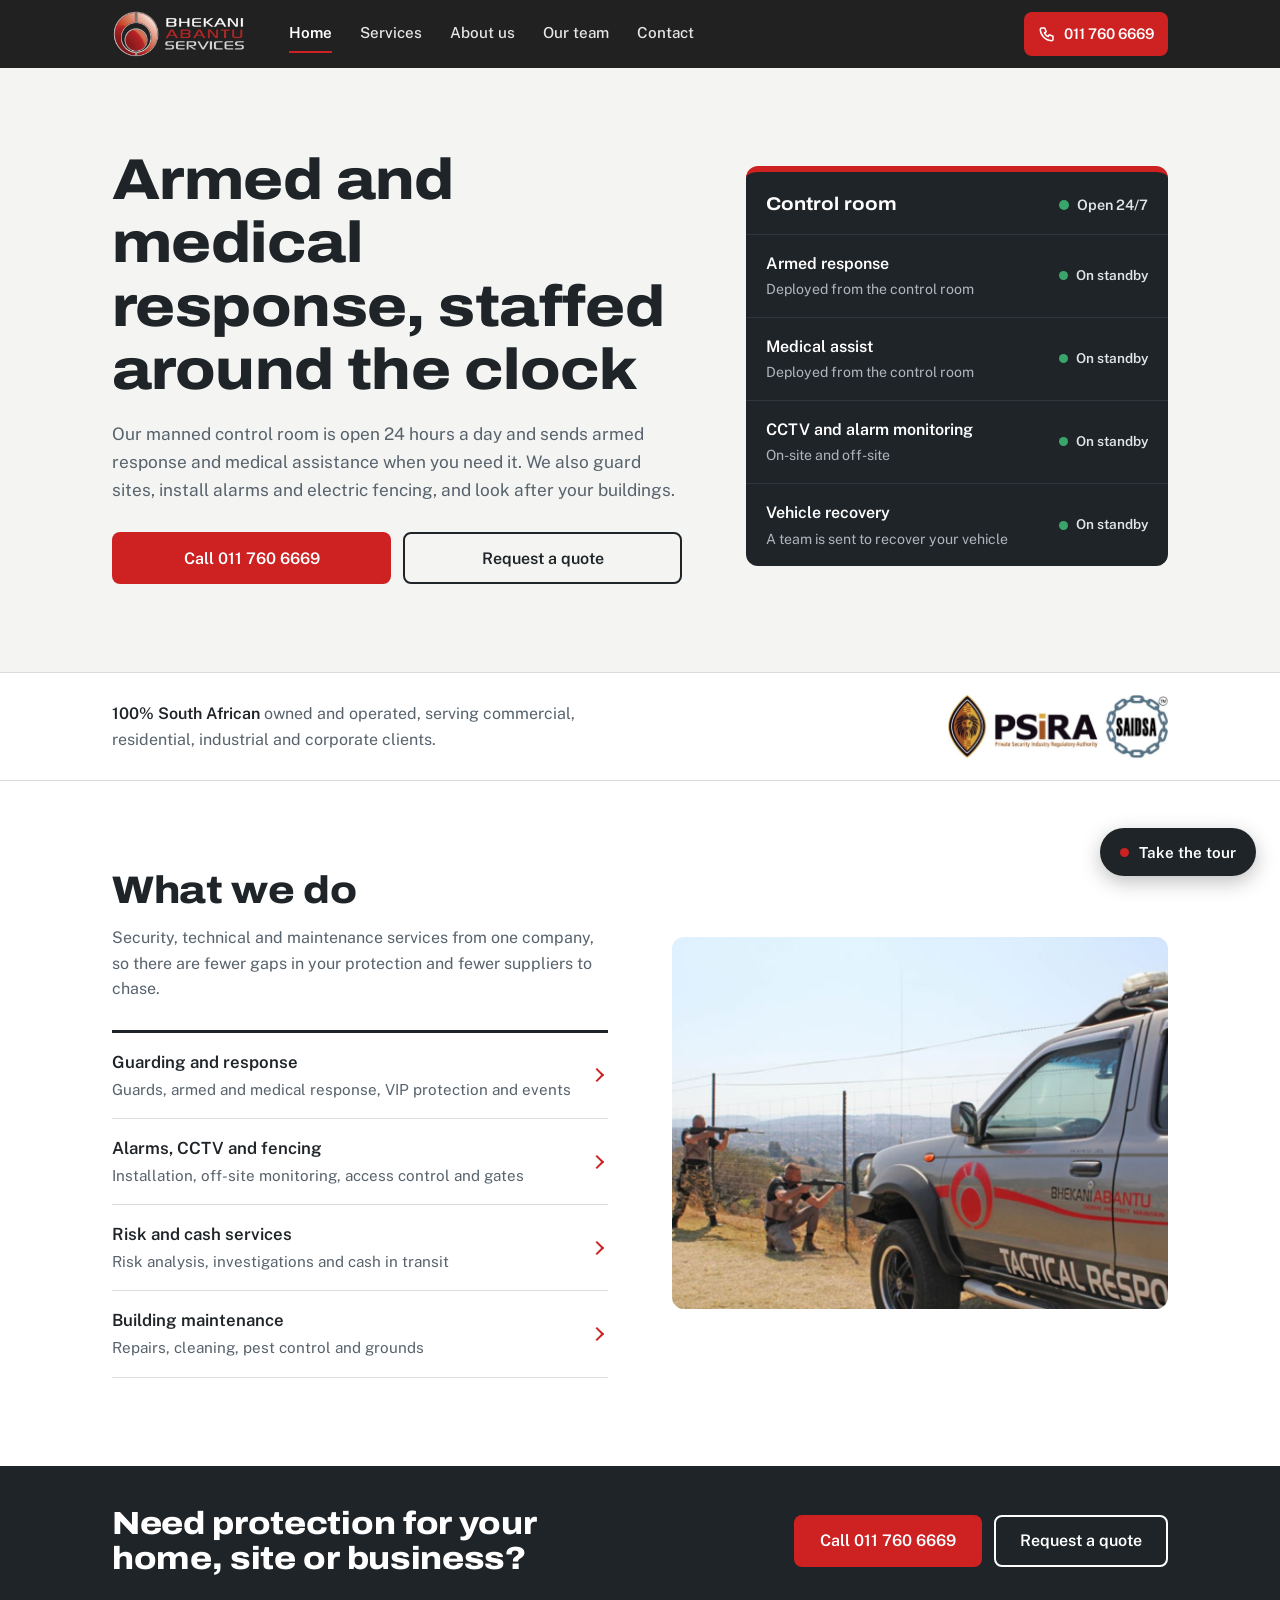
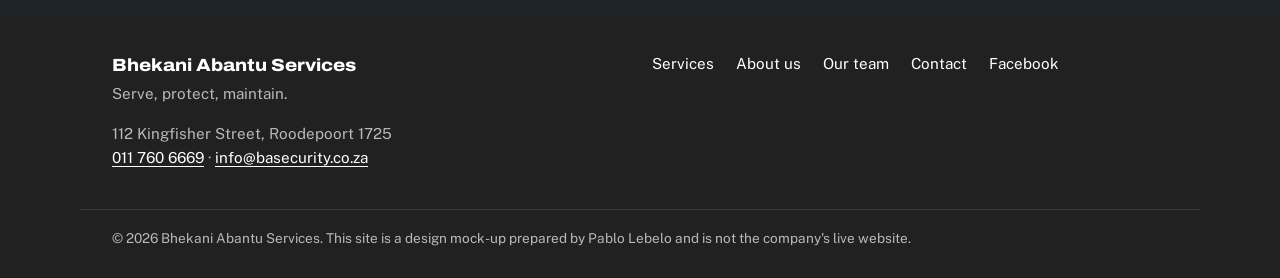
==== commit c7545a23: "Add guided tour of the whole site A "Take the tour" button on every page starts a 17-step walkthroug" ====
--- a/index.html
+++ b/index.html
@@ -74,10 +74,10 @@
           <h2 class="section-title">What we do</h2>
           <p class="section-intro">Security, technical and maintenance services from one company, so there are fewer gaps in your protection and fewer suppliers to chase.</p>
           <ul class="links">
-            <li><a href="services.html#guarding"><strong>Guarding and response</strong><span>Guards, armed and medical response, VIP protection and events</span></a></li>
-            <li><a href="services.html#technical"><strong>Alarms, CCTV and fencing</strong><span>Installation, off-site monitoring, access control and gates</span></a></li>
-            <li><a href="services.html#risk"><strong>Risk and cash services</strong><span>Risk analysis, investigations and cash in transit</span></a></li>
-            <li><a href="services.html#maintenance"><strong>Building maintenance</strong><span>Repairs, cleaning, pest control and grounds</span></a></li>
+            <li><a href="service-guarding.html"><strong>Guarding and response</strong><span>Guards, armed and medical response, VIP protection and events</span></a></li>
+            <li><a href="service-technical.html"><strong>Alarms, CCTV and fencing</strong><span>Installation, off-site monitoring, access control and gates</span></a></li>
+            <li><a href="service-risk.html"><strong>Risk and cash services</strong><span>Risk analysis, investigations and cash in transit</span></a></li>
+            <li><a href="service-maintenance.html"><strong>Building maintenance</strong><span>Repairs, cleaning, pest control and grounds</span></a></li>
           </ul>
         </div>
         <figure class="photo">
@@ -116,5 +116,6 @@
     </div>
   </footer>
   <script src="script.js"></script>
+  <script src="tour.js"></script>
 </body>
 </html>
--- a/styles.css
+++ b/styles.css
@@ -245,3 +245,108 @@
   html { scroll-behavior: auto; }
   .board-live i { animation: none; }
 }
+
+/* ---------- Quote buttons and service form pages ---------- */
+.group-btn { margin-top: 20px; }
+.pick { margin-top: 24px; padding: 18px 20px; background: var(--slate-2); border-radius: 10px; }
+.pick p { margin: 0 0 8px; color: #dfe4e7; }
+.pick ul { margin: 0; padding-left: 20px; display: grid; gap: 6px; }
+.pick a { color: var(--white); text-underline-offset: 3px; font-weight: 600; }
+
+.qpage { background: var(--chalk); padding: 32px 0 64px; }
+.qpage-grid { display: grid; gap: 28px; }
+.qside { order: 2; }
+.qside h2 { font-size: 1.15rem; font-weight: 700; margin-bottom: 10px; }
+.qside ul { margin: 0 0 18px; padding-left: 20px; color: var(--steel); display: grid; gap: 4px; }
+.qside p { color: var(--steel); font-size: 0.95rem; }
+.qside a { color: var(--slate); font-weight: 600; text-underline-offset: 3px; }
+.qpage .form { border: 1px solid var(--line); }
+
+.form-step { font-size: 1.2rem; font-weight: 700; padding-bottom: 10px; margin: 0 0 4px; border-bottom: 3px solid var(--slate); }
+.form-step ~ .form-step { margin-top: 36px; }
+.form .field label { margin: 18px 0 6px; }
+.form .hint { display: block; margin: -2px 0 8px; font-size: 0.86rem; color: var(--steel); }
+.form fieldset { margin: 20px 0 0; padding: 0; border: 0; min-width: 0; }
+.form legend { padding: 0; margin-bottom: 10px; font-weight: 600; font-size: 0.92rem; }
+.form .req { font-weight: 400; color: var(--steel); }
+.chips { display: flex; flex-wrap: wrap; gap: 8px; }
+.form .chip { display: inline-flex; margin: 0; font-weight: 500; font-size: 0.93rem; cursor: pointer; }
+.chip input { position: absolute; opacity: 0; width: 1px; height: 1px; }
+.chip span { display: inline-flex; align-items: center; gap: 8px; min-height: 44px; padding: 8px 14px; border: 1.5px solid #9aa4ac; border-radius: 999px; background: var(--white); }
+.chip span::before { content: ""; width: 14px; height: 14px; flex: none; border: 1.5px solid #9aa4ac; border-radius: 4px; background: var(--white); }
+.chip input[type="radio"] + span::before { border-radius: 50%; }
+.chip:hover span { border-color: var(--slate); }
+.chip input:checked + span { border-color: var(--red); background: #fdeeee; color: var(--slate); font-weight: 600; }
+.chip input:checked + span::before { border-color: var(--red); background: var(--red); box-shadow: inset 0 0 0 2px var(--white); }
+.chip input:focus-visible + span { outline: 3px solid var(--focus); outline-offset: 2px; }
+.form .invalid input, .form input.invalid, .form fieldset.invalid .chip span { border-color: var(--red); }
+.form-error { margin: 20px 0 0; padding: 12px 14px; border-radius: 8px; background: #fdeeee; color: #8f1314; font-weight: 600; font-size: 0.93rem; }
+
+.sent { background: var(--white); color: var(--slate); border: 1px solid var(--line); border-top: 6px solid var(--go); border-radius: 12px; padding: 28px 24px; }
+.sent h2 { font-size: 1.5rem; font-weight: 800; margin-bottom: 12px; }
+.sent p { color: var(--steel); }
+.mock-note { font-size: 0.88rem; padding: 10px 12px; background: var(--chalk); border-radius: 8px; }
+.sent:focus { outline: none; }
+
+@media (min-width: 1000px) {
+  .qpage { padding: 56px 0 88px; }
+  .qpage-grid { grid-template-columns: 300px 1fr; gap: 56px; align-items: start; }
+  .qside { order: 0; position: sticky; top: 96px; }
+  .group-btn { margin-top: 24px; }
+}
+.qform .two { align-items: end; }
+
+/* ---------- Single service pages ---------- */
+.svc { padding: 36px 0 56px; }
+.svc-grid { display: grid; gap: 32px; }
+.svc-main .photo-wide { margin-bottom: 32px; }
+.svc-h { font-size: 1.3rem; font-weight: 700; padding-bottom: 12px; border-bottom: 3px solid var(--slate); }
+.note h2 { font-size: 1.1rem; font-weight: 700; margin-bottom: 8px; }
+.note { margin-top: 28px; }
+.svc-quote { background: var(--slate); color: var(--white); border-radius: 12px; border-top: 6px solid var(--red); padding: 24px 20px; display: grid; gap: 12px; align-content: start; }
+.svc-quote h2 { font-size: 1.35rem; font-weight: 800; }
+.svc-quote p { margin: 0 0 4px; color: #c7cfd5; }
+.svc-quote .btn-ghost { border-color: var(--white); color: var(--white); }
+.svc-quote .btn-ghost:hover { background: var(--white); color: var(--slate); }
+.other { background: var(--chalk); border-top: 1px solid var(--line); padding: 48px 0 56px; }
+.other .links { margin-top: 20px; }
+@media (min-width: 1000px) {
+  .svc { padding: 64px 0 88px; }
+  .svc-grid { grid-template-columns: 1fr 340px; gap: 56px; align-items: start; }
+  .svc-quote { position: sticky; top: 96px; padding: 28px; }
+  .other { padding: 72px 0 88px; }
+  .other .links { max-width: 720px; }
+}
+
+/* ---------- Guided tour ---------- */
+.tour-start { position: fixed; right: 16px; bottom: 16px; z-index: 40; min-height: 48px; padding: 0 20px; border: 0; border-radius: 999px; background: var(--slate); color: var(--white); font: 600 0.95rem var(--body); box-shadow: 0 6px 20px rgba(0,0,0,.25); cursor: pointer; }
+.tour-start::before { content: ""; display: inline-block; width: 9px; height: 9px; margin-right: 10px; border-radius: 50%; background: var(--red); vertical-align: 1px; }
+.tour-start:hover { background: #000; }
+.tour-start[hidden] { display: none; }
+
+.tour-target { position: relative; z-index: 30; scroll-margin-top: 84px; border-radius: 10px; outline: 3px solid var(--focus); outline-offset: 6px; box-shadow: 0 0 0 9999px rgba(15, 18, 20, .6); }
+.site-header .tour-target { box-shadow: 0 0 0 9999px rgba(15, 18, 20, .6); }
+.touring .site-nav.open.tour-target { border-radius: 0; outline-offset: -3px; }
+
+.tour-card { position: fixed; left: 12px; right: 12px; bottom: 12px; z-index: 60; background: var(--white); color: var(--slate); border-radius: 14px; padding: 16px 18px 18px; box-shadow: 0 16px 40px rgba(0,0,0,.35); }
+.tour-card[hidden] { display: none; }
+.tour-top { display: flex; align-items: center; justify-content: space-between; }
+.tour-count { font-size: 0.85rem; font-weight: 600; color: var(--steel); }
+.tour-x { width: 40px; height: 40px; margin: -8px -8px 0 0; border: 0; background: none; font-size: 1.6rem; line-height: 1; color: var(--steel); cursor: pointer; border-radius: 8px; }
+.tour-bar { height: 4px; margin: 6px 0 12px; background: var(--line); border-radius: 2px; overflow: hidden; }
+.tour-bar i { display: block; height: 100%; background: var(--red); transition: width .3s; }
+.tour-title { font-size: 1.2rem; font-weight: 800; margin-bottom: 6px; }
+.tour-text { margin: 0 0 14px; color: var(--steel); font-size: 0.95rem; line-height: 1.5; }
+.tour-nav { display: flex; gap: 10px; }
+.tour-nav .btn { flex: 1; min-height: 46px; }
+.tour-back { border-color: var(--line); color: var(--slate); background: var(--white); }
+.tour-back:hover { border-color: var(--slate); }
+.tour-back[hidden] { display: none; }
+
+@media (min-width: 720px) {
+  .tour-card { left: auto; right: 24px; bottom: 24px; width: 380px; padding: 20px 22px 22px; }
+  .tour-start { right: 24px; bottom: 24px; }
+}
+@media (prefers-reduced-motion: reduce) { .tour-bar i { transition: none; } }
+.tour-card:focus { outline: none; }
+.tour-target { scroll-margin-top: 92px; }
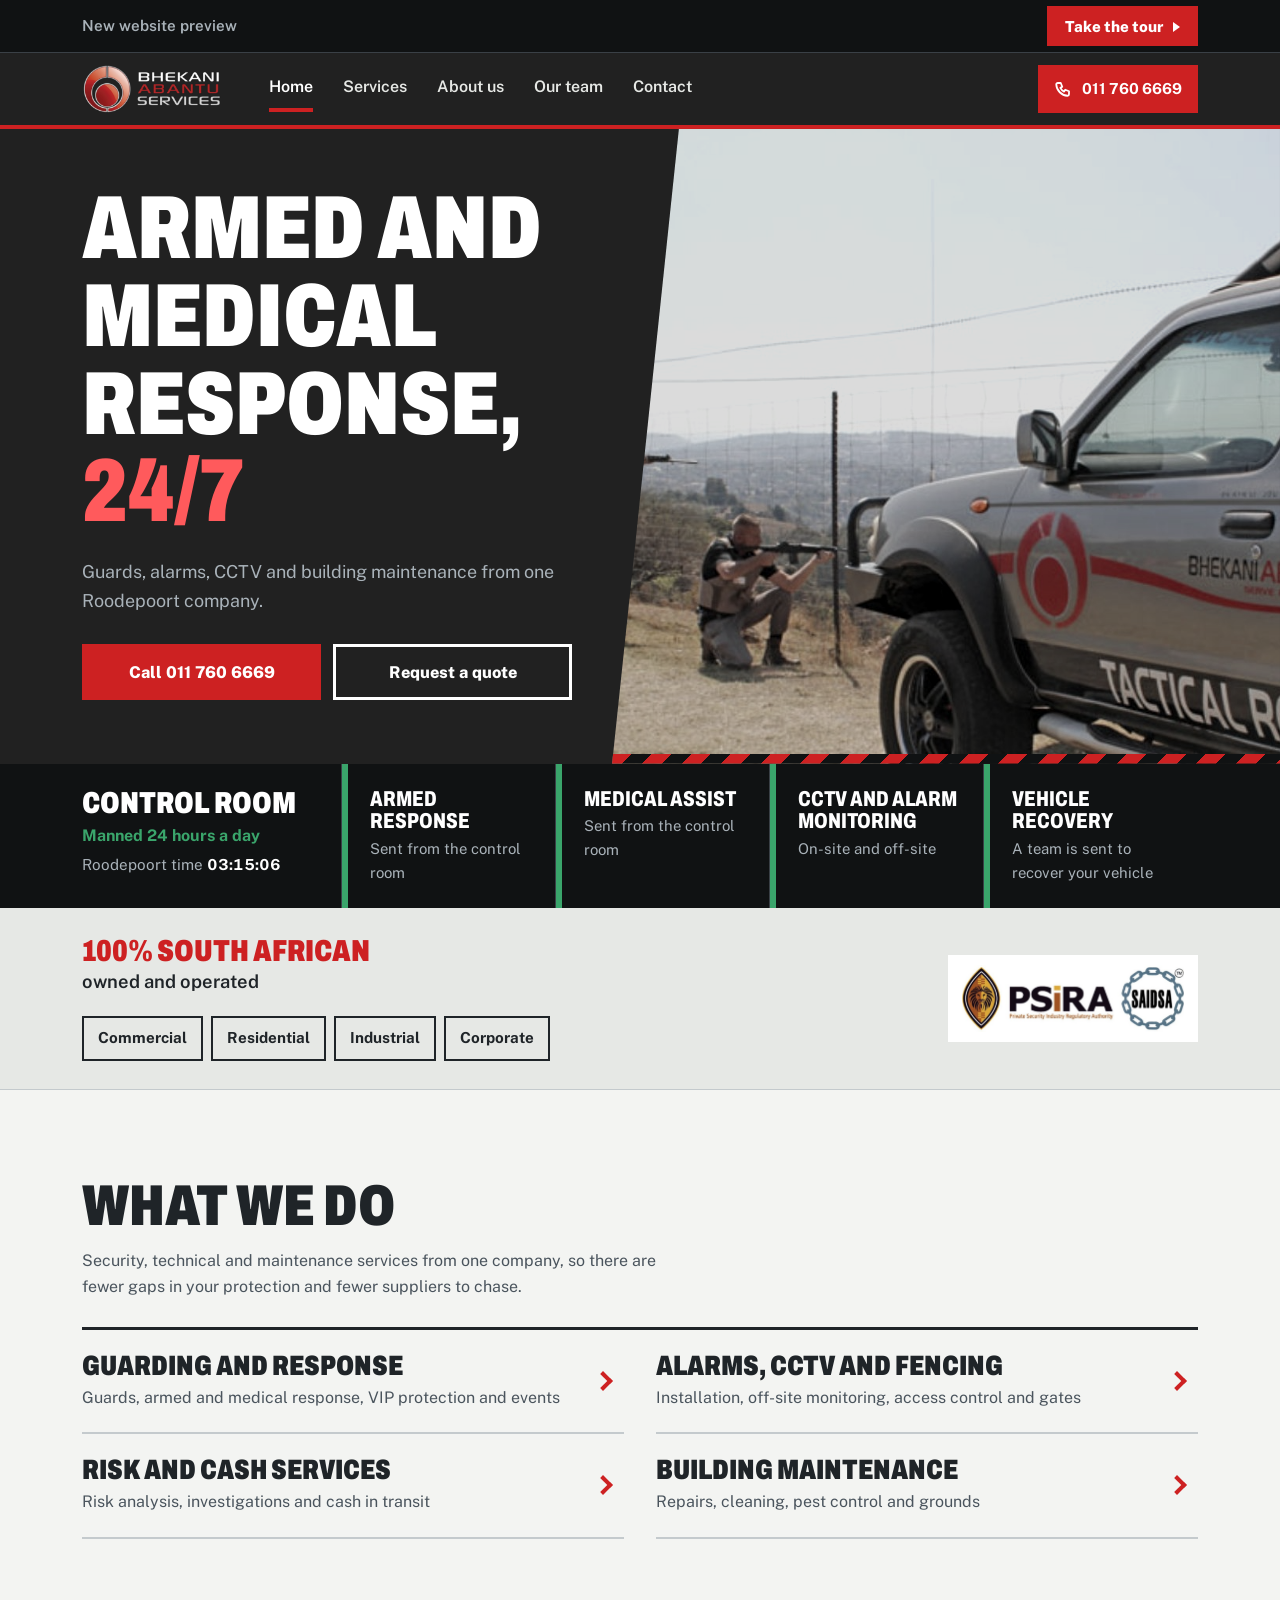
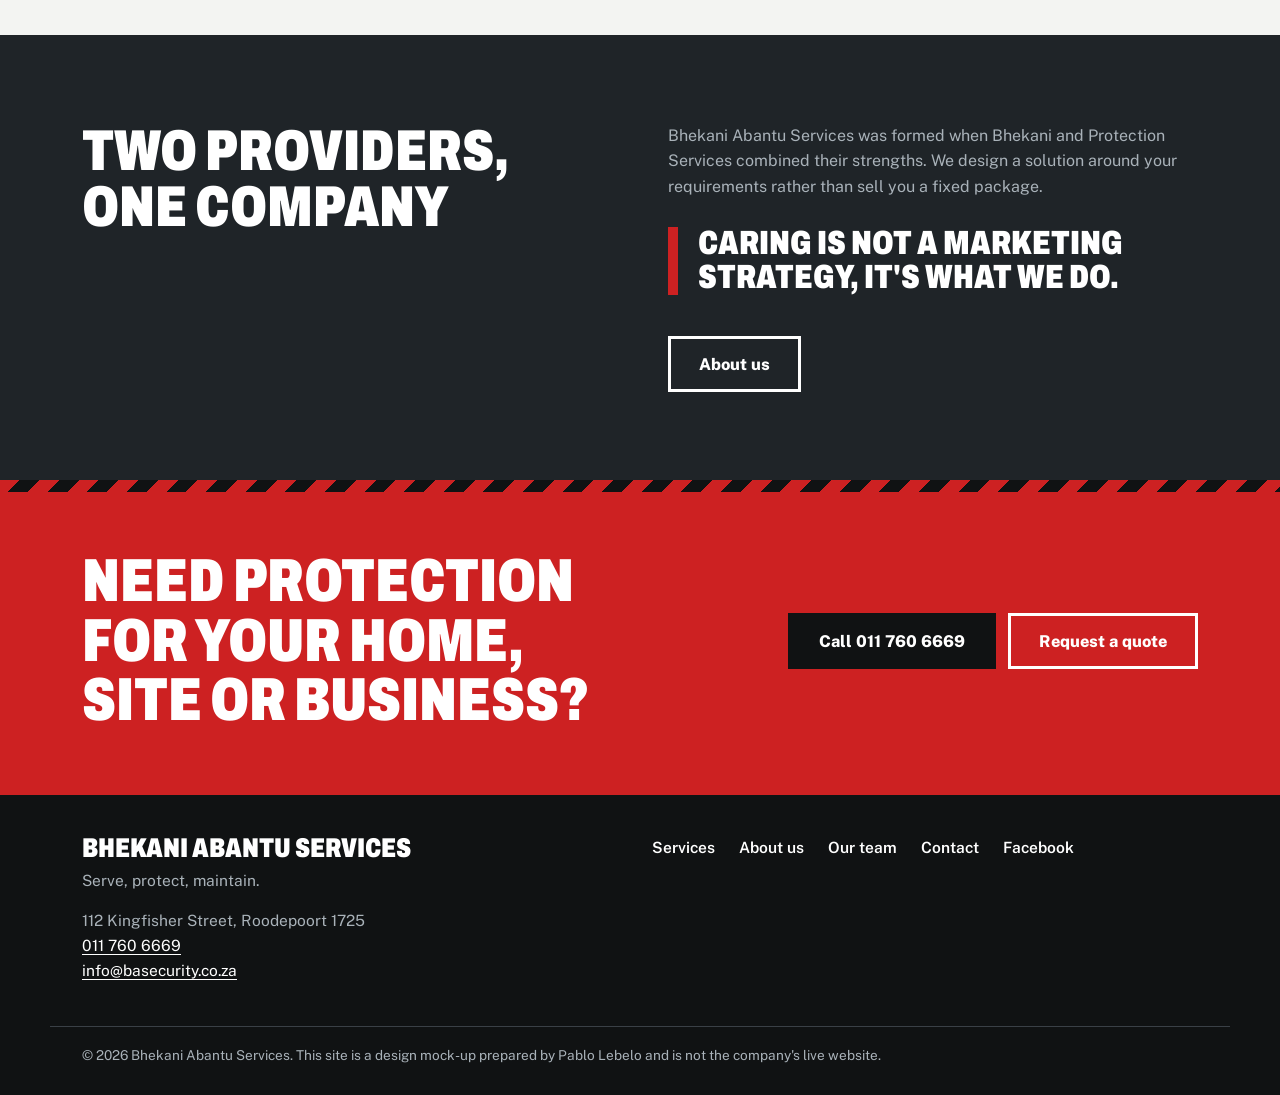
==== commit f06de61e: "Redesign: hard tactical look, dispatch-style control room board Rewrite styles.css (square edges, he" ====
--- a/index.html
+++ b/index.html
@@ -8,7 +8,7 @@
   <meta name="theme-color" content="#212121">
   <link rel="preconnect" href="https://fonts.googleapis.com">
   <link rel="preconnect" href="https://fonts.gstatic.com" crossorigin>
-  <link href="https://fonts.googleapis.com/css2?family=Archivo:wdth,wght@100..125,500..900&family=Public+Sans:wght@400;500;600&display=swap" rel="stylesheet">
+  <link href="https://fonts.googleapis.com/css2?family=Archivo:wdth,wght@62..125,500..900&family=Public+Sans:wght@400;500;600&display=swap" rel="stylesheet">
   <link rel="stylesheet" href="styles.css">
   <script>document.documentElement.classList.add('js');</script>
 </head>
@@ -39,50 +39,69 @@
     <section class="hero">
       <div class="wrap hero-grid">
         <div class="hero-copy">
-          <h1>Armed and medical response, staffed around the clock</h1>
-          <p class="lead">Our manned control room is open 24 hours a day and sends armed response and medical assistance when you need it. We also guard sites, install alarms and electric fencing, and look after your buildings.</p>
+          <h1>Armed and medical response, <em>24/7</em></h1>
+          <p class="lead">Guards, alarms, CCTV and building maintenance from one Roodepoort company.</p>
           <div class="hero-actions">
             <a class="btn btn-primary" href="tel:+27117606669">Call 011 760 6669</a>
             <a class="btn btn-ghost" href="contact.html">Request a quote</a>
           </div>
         </div>
-        <aside class="board" aria-label="What the control room covers">
-          <div class="board-head">
-            <span class="board-title">Control room</span>
-            <span class="board-live"><i aria-hidden="true"></i> Open 24/7</span>
-          </div>
-          <ul class="board-rows">
-            <li><div><strong>Armed response</strong><span>Deployed from the control room</span></div><em>On standby</em></li>
-            <li><div><strong>Medical assist</strong><span>Deployed from the control room</span></div><em>On standby</em></li>
-            <li><div><strong>CCTV and alarm monitoring</strong><span>On-site and off-site</span></div><em>On standby</em></li>
-            <li><div><strong>Vehicle recovery</strong><span>A team is sent to recover your vehicle</span></div><em>On standby</em></li>
-          </ul>
-        </aside>
+        <figure class="hero-photo">
+          <img src="images/tactical-response.jpg" alt="Bhekani Abantu tactical response vehicle with armed officers on a training range" width="1080" height="809" fetchpriority="high">
+        </figure>
+      </div>
+    </section>
+
+    <section class="board" aria-label="What the control room covers">
+      <div class="wrap board-grid">
+        <div class="board-head">
+          <h2 class="board-title">Control room</h2>
+          <p class="board-live">Manned 24 hours a day</p>
+          <p class="board-clock">Roodepoort time <time id="clock">--:--</time></p>
+        </div>
+        <ul class="board-rows">
+          <li><strong>Armed response</strong><span>Sent from the control room</span></li>
+          <li><strong>Medical assist</strong><span>Sent from the control room</span></li>
+          <li><strong>CCTV and alarm monitoring</strong><span>On-site and off-site</span></li>
+          <li><strong>Vehicle recovery</strong><span>A team is sent to recover your vehicle</span></li>
+        </ul>
       </div>
     </section>
 
     <section class="trust" aria-label="Accreditation">
-      <div class="wrap trust-row">
-        <p><strong>100% South African</strong> owned and operated, serving commercial, residential, industrial and corporate clients.</p>
-        <img src="images/psira-saidsa.jpg" alt="Registered with PSIRA, the Private Security Industry Regulatory Authority, and a member of SAIDSA" width="889" height="269">
+      <div class="wrap trust-grid">
+        <p class="trust-claim"><strong>100% South African</strong> owned and operated</p>
+        <ul class="sectors" aria-label="Sectors we serve">
+          <li>Commercial</li>
+          <li>Residential</li>
+          <li>Industrial</li>
+          <li>Corporate</li>
+        </ul>
+        <img class="badge" src="images/psira-saidsa.jpg" alt="Registered with PSIRA, the Private Security Industry Regulatory Authority, and a member of SAIDSA" width="889" height="269">
       </div>
     </section>
 
     <section class="overview">
-      <div class="wrap overview-grid">
+      <div class="wrap">
+        <h2 class="section-title">What we do</h2>
+        <p class="section-intro">Security, technical and maintenance services from one company, so there are fewer gaps in your protection and fewer suppliers to chase.</p>
+        <ul class="links">
+          <li><a href="service-guarding.html"><strong>Guarding and response</strong><span>Guards, armed and medical response, VIP protection and events</span></a></li>
+          <li><a href="service-technical.html"><strong>Alarms, CCTV and fencing</strong><span>Installation, off-site monitoring, access control and gates</span></a></li>
+          <li><a href="service-risk.html"><strong>Risk and cash services</strong><span>Risk analysis, investigations and cash in transit</span></a></li>
+          <li><a href="service-maintenance.html"><strong>Building maintenance</strong><span>Repairs, cleaning, pest control and grounds</span></a></li>
+        </ul>
+      </div>
+    </section>
+
+    <section class="teaser">
+      <div class="wrap teaser-grid">
+        <h2 class="section-title">Two providers, one company</h2>
         <div>
-          <h2 class="section-title">What we do</h2>
-          <p class="section-intro">Security, technical and maintenance services from one company, so there are fewer gaps in your protection and fewer suppliers to chase.</p>
-          <ul class="links">
-            <li><a href="service-guarding.html"><strong>Guarding and response</strong><span>Guards, armed and medical response, VIP protection and events</span></a></li>
-            <li><a href="service-technical.html"><strong>Alarms, CCTV and fencing</strong><span>Installation, off-site monitoring, access control and gates</span></a></li>
-            <li><a href="service-risk.html"><strong>Risk and cash services</strong><span>Risk analysis, investigations and cash in transit</span></a></li>
-            <li><a href="service-maintenance.html"><strong>Building maintenance</strong><span>Repairs, cleaning, pest control and grounds</span></a></li>
-          </ul>
+          <p>Bhekani Abantu Services was formed when Bhekani and Protection Services combined their strengths. We design a solution around your requirements rather than sell you a fixed package.</p>
+          <p class="pull">Caring is not a marketing strategy, it's what we do.</p>
+          <a class="btn btn-light" href="about.html">About us</a>
         </div>
-        <figure class="photo">
-          <img src="images/tactical-response.jpg" alt="Bhekani Abantu tactical response vehicle with armed officers on a training range" width="1080" height="809" loading="lazy">
-        </figure>
       </div>
     </section>
 
@@ -101,7 +120,7 @@
       <div>
         <p class="foot-brand">Bhekani Abantu Services</p>
         <p>Serve, protect, maintain.</p>
-        <p>112 Kingfisher Street, Roodepoort 1725<br><a href="tel:+27117606669">011 760 6669</a> &middot; <a href="mailto:info@basecurity.co.za">info@basecurity.co.za</a></p>
+        <p>112 Kingfisher Street, Roodepoort 1725<br><a href="tel:+27117606669">011 760 6669</a><br><a href="mailto:info@basecurity.co.za">info@basecurity.co.za</a></p>
       </div>
       <nav class="foot-nav" aria-label="Footer">
         <a href="services.html">Services</a>
--- a/styles.css
+++ b/styles.css
@@ -1,68 +1,80 @@
-/* Bhekani Abantu Services: design mock-up */
+/* Hallmark: theme custom "Dispatch" | genre editorial-industrial | signature: live control-room board under the hero | inferred: security firm, call-first, hard edges, no luxury cues */
+/* Critique: not elegant on purpose. Square corners, heavy condensed headlines, hazard stripes, one red. Fails if it reads soft or if the call button is ever hard to find. */
+/* Waiver: display headings are uppercase (condensed, untracked); labels, nav and captions stay sentence case in the body face. */
 :root {
   --red: #cd2122;
   --red-dark: #a51a1b;
-  --ink: #212121;      /* matches the logo background */
+  --red-hot: #ff5a5c;
+  --black: #101213;
+  --ink: #212121;
   --slate: #1f2428;
   --slate-2: #2f363c;
-  --steel: #57626c;
-  --chalk: #f4f5f3;
+  --steel: #4a545d;
+  --mute: #a9b2b9;
+  --bone: #e6e8e5;
+  --paper: #f3f4f2;
   --white: #ffffff;
-  --line: #d9dddf;
+  --line: #c4cacd;
+  --line-dark: #3a4046;
   --go: #3aa56b;
   --focus: #ffbf3c;
+  --scrim: rgb(12 14 16 / 0.62);
+  --glass: rgb(16 18 19 / 0.97);
+  --hazard: repeating-linear-gradient(135deg, var(--red) 0 14px, var(--black) 14px 28px);
 
   --display: "Archivo", "Arial Narrow", system-ui, sans-serif;
   --body: "Public Sans", system-ui, -apple-system, "Segoe UI", sans-serif;
   --gutter: 20px;
-  --max: 1120px;
+  --max: 1180px;
+  --edge: 3px;
 }
 
 *, *::before, *::after { box-sizing: border-box; }
-html { scroll-behavior: smooth; -webkit-text-size-adjust: 100%; }
-body { margin: 0; font-family: var(--body); font-size: 1rem; line-height: 1.6; color: var(--slate); background: var(--white); }
+html { scroll-behavior: smooth; -webkit-text-size-adjust: 100%; overflow-x: clip; }
+body { margin: 0; overflow-x: clip; font-family: var(--body); font-size: 1rem; line-height: 1.6; color: var(--slate); background: var(--paper); }
 img, svg { display: block; max-width: 100%; height: auto; }
 a { color: inherit; }
 p { margin: 0 0 1em; }
-h1, h2, h3 { margin: 0; font-family: var(--display); font-stretch: 112%; line-height: 1.1; letter-spacing: -0.01em; text-wrap: balance; }
+h1, h2, h3 { margin: 0; min-width: 0; overflow-wrap: break-word; font-family: var(--display); font-stretch: 75%; font-weight: 900; line-height: 0.98; text-transform: uppercase; text-wrap: balance; }
 :focus-visible { outline: 3px solid var(--focus); outline-offset: 2px; }
 
 .wrap { width: 100%; max-width: var(--max); margin-inline: auto; padding-inline: var(--gutter); }
 .sr-only { position: absolute; width: 1px; height: 1px; overflow: hidden; clip: rect(0 0 0 0); white-space: nowrap; }
-.skip { position: absolute; left: 8px; top: -60px; z-index: 50; background: var(--white); color: var(--slate); padding: 10px 14px; border-radius: 6px; }
+.skip { position: absolute; left: 8px; top: -60px; z-index: 50; background: var(--white); color: var(--slate); padding: 10px 14px; }
 .skip:focus { top: 8px; }
 
 /* ---------- Header ---------- */
-.site-header { position: sticky; top: 0; z-index: 20; background: var(--ink); color: var(--white); }
-.header-row { position: relative; display: flex; align-items: center; gap: 10px; min-height: 68px; }
+.site-header { position: sticky; top: 0; z-index: 20; background: var(--ink); color: var(--white); border-bottom: 4px solid var(--red); }
+.header-row { position: relative; display: flex; align-items: center; gap: 10px; min-height: 72px; }
 .brand { margin-right: auto; }
 .brand img { height: 46px; width: auto; }
 
-.site-nav { display: flex; flex-wrap: wrap; gap: 16px; }
-.site-nav a { text-decoration: none; font-weight: 500; color: #e6e6e6; }
-.site-nav a[aria-current="page"] { color: var(--white); font-weight: 600; }
-
-.call-btn { display: inline-flex; align-items: center; gap: 8px; min-height: 44px; padding: 10px 14px; border-radius: 8px; background: var(--red); color: var(--white); text-decoration: none; font-weight: 600; font-size: 0.92rem; white-space: nowrap; }
+.site-nav { display: flex; flex-wrap: wrap; gap: 20px; }
+.site-nav a { text-decoration: none; font-weight: 600; color: var(--bone); }
+.site-nav a[aria-current="page"] { color: var(--white); }
+
+.call-btn { display: inline-flex; align-items: center; gap: 10px; min-height: 48px; padding: 10px 16px; background: var(--red); color: var(--white); text-decoration: none; font-weight: 700; font-size: 0.95rem; white-space: nowrap; }
 .call-btn:hover { background: var(--red-dark); }
-.call-btn svg { width: 18px; height: 18px; fill: none; stroke: currentColor; stroke-width: 2; stroke-linejoin: round; }
+.call-btn svg { width: 18px; height: 18px; fill: none; stroke: currentColor; stroke-width: 2.4; stroke-linejoin: round; }
 .call-num { display: none; }
 
-.menu-btn { display: none; align-items: center; justify-content: center; width: 44px; height: 44px; background: none; border: 1px solid #4a4a4a; border-radius: 8px; color: var(--white); cursor: pointer; }
-.menu-btn svg { width: 22px; height: 22px; fill: none; stroke: currentColor; stroke-width: 2; stroke-linecap: round; }
+.menu-btn { display: none; align-items: center; justify-content: center; width: 48px; height: 48px; background: none; border: 2px solid var(--line-dark); color: var(--white); cursor: pointer; }
+.menu-btn:hover { border-color: var(--white); }
+.menu-btn svg { width: 22px; height: 22px; fill: none; stroke: currentColor; stroke-width: 2.4; stroke-linecap: square; }
 .menu-btn .i-close { display: none; }
 .menu-btn[aria-expanded="true"] .i-open { display: none; }
 .menu-btn[aria-expanded="true"] .i-close { display: block; }
 
-/* Dropdown menu on phones (JS on) */
 .js .menu-btn { display: inline-flex; }
-.js .site-nav { display: none; position: absolute; top: 100%; left: 0; right: 0; flex-direction: column; gap: 0; padding: 4px var(--gutter) 12px; background: var(--ink); border-top: 1px solid #3a3a3a; box-shadow: 0 12px 24px rgba(0,0,0,.25); }
+.js .site-nav { display: none; position: absolute; top: 100%; left: 0; right: 0; flex-direction: column; gap: 0; padding: 0 var(--gutter) 8px; background: var(--ink); border-top: 1px solid var(--line-dark); border-bottom: 4px solid var(--red); }
 .js .site-nav.open { display: flex; }
-.js .site-nav a { padding: 14px 0; border-bottom: 1px solid #3a3a3a; font-size: 1.05rem; }
+.js .site-nav a { padding: 16px 0; border-bottom: 1px solid var(--line-dark); font-size: 1.1rem; }
 .js .site-nav a:last-child { border-bottom: 0; }
-.js .site-nav a[aria-current="page"] { box-shadow: inset 4px 0 0 var(--red); padding-left: 14px; }
+.js .site-nav a[aria-current="page"] { box-shadow: inset 6px 0 0 var(--red); padding-left: 18px; }
 
 /* ---------- Buttons ---------- */
-.btn { display: inline-flex; align-items: center; justify-content: center; min-height: 52px; padding: 0 24px; border-radius: 8px; font: 600 1rem var(--body); text-decoration: none; border: 2px solid transparent; cursor: pointer; }
+.btn { display: inline-flex; align-items: center; justify-content: center; min-height: 56px; padding: 0 28px; font: 800 1.02rem var(--body); text-decoration: none; border: var(--edge) solid transparent; cursor: pointer; transition: background-color .12s linear, color .12s linear, border-color .12s linear, transform .12s linear; }
+.btn:active { transform: translateY(2px); }
 .btn-primary { background: var(--red); color: var(--white); }
 .btn-primary:hover { background: var(--red-dark); }
 .btn-ghost { border-color: var(--slate); color: var(--slate); }
@@ -71,132 +83,154 @@
 .btn-light:hover { background: var(--white); color: var(--slate); }
 
 /* ---------- Shared type ---------- */
-.lead { font-size: 1.08rem; color: var(--steel); max-width: 56ch; }
-.section-title { font-weight: 800; font-size: clamp(1.6rem, 5vw, 2.4rem); max-width: 22ch; }
-.section-intro { margin-top: 14px; color: var(--steel); max-width: 60ch; }
+.lead { font-size: 1.12rem; color: var(--steel); max-width: 54ch; }
+.section-title { font-size: clamp(2.1rem, 7vw, 3.6rem); max-width: 16ch; }
+.section-intro { margin-top: 14px; color: var(--steel); max-width: 58ch; }
 
 /* ---------- Page header (inner pages) ---------- */
-.page-head { background: var(--chalk); border-bottom: 1px solid var(--line); padding: 40px 0 36px; }
-.page-head h1 { font-weight: 800; font-size: clamp(2rem, 7vw, 3.2rem); max-width: 18ch; }
-.page-head h1::after { content: ""; display: block; width: 56px; height: 5px; margin-top: 18px; background: var(--red); border-radius: 2px; }
-.page-head .lead { margin: 18px 0 0; }
+.page-head { position: relative; background: var(--ink); color: var(--white); padding: 44px 0 52px; }
+.page-head::after { content: ""; position: absolute; left: 0; right: 0; bottom: 0; height: 12px; background: var(--hazard); }
+.page-head h1 { font-size: clamp(2.6rem, 9vw, 5rem); max-width: 14ch; }
+.page-head .lead { margin: 18px 0 0; color: var(--mute); }
 
 /* ---------- Home hero ---------- */
-.hero { background: var(--chalk); border-bottom: 1px solid var(--line); padding: 40px 0 48px; }
-.hero-grid { display: grid; gap: 36px; }
-.hero h1 { font-weight: 800; font-size: clamp(2rem, 7.4vw, 3.6rem); max-width: 16ch; }
-.hero .lead { margin-top: 20px; }
+.hero { background: var(--ink); color: var(--white); padding: 36px 0 0; overflow: clip; }
+.hero-grid { display: grid; grid-template-columns: minmax(0, 1fr); gap: 32px; }
+.hero h1 { font-size: clamp(3rem, 11vw, 5.6rem); max-width: 10ch; }
+.hero h1 em { font-style: normal; color: var(--red-hot); }
+.hero .lead { margin-top: 22px; color: var(--mute); }
 .hero-actions { display: flex; flex-wrap: wrap; gap: 12px; margin-top: 28px; }
-.hero-actions .btn { flex: 1 1 200px; }
-
-.board { background: var(--slate); color: var(--white); border-radius: 12px; overflow: hidden; border-top: 6px solid var(--red); }
-.board-head { display: flex; align-items: center; justify-content: space-between; padding: 18px 20px 14px; }
-.board-title { font-family: var(--display); font-stretch: 112%; font-weight: 700; font-size: 1.15rem; }
-.board-live { display: inline-flex; align-items: center; gap: 8px; font-size: 0.9rem; font-weight: 600; color: #dfe4e7; }
-.board-live i { width: 10px; height: 10px; border-radius: 50%; background: var(--go); animation: ping 2.4s ease-out infinite; }
-@keyframes ping { 0% { box-shadow: 0 0 0 0 rgba(58,165,107,.6); } 70%, 100% { box-shadow: 0 0 0 9px rgba(58,165,107,0); } }
-.board-rows { list-style: none; margin: 0; padding: 0; }
-.board-rows li { display: flex; align-items: center; justify-content: space-between; gap: 16px; padding: 16px 20px; border-top: 1px solid var(--slate-2); }
-.board-rows strong { display: block; font-weight: 600; }
-.board-rows span { display: block; font-size: 0.88rem; color: #aeb7be; margin-top: 2px; }
-.board-rows em { flex: none; display: inline-flex; align-items: center; gap: 8px; font-style: normal; font-size: 0.85rem; font-weight: 600; color: #dfe4e7; }
-.board-rows em::before { content: ""; width: 9px; height: 9px; border-radius: 50%; background: var(--go); }
+.hero-actions .btn { flex: 1 1 210px; }
+.hero .btn-ghost { border-color: var(--white); color: var(--white); }
+.hero .btn-ghost:hover { background: var(--white); color: var(--slate); }
+.hero-photo { position: relative; margin: 0 calc(var(--gutter) * -1); background: var(--black); }
+.hero-photo img { width: 100%; aspect-ratio: 4 / 3; object-fit: cover; object-position: 30% 50%; filter: grayscale(0.55) contrast(1.12) brightness(0.86); }
+.hero-photo::after { content: ""; position: absolute; left: 0; right: 0; bottom: 0; height: 10px; background: var(--hazard); }
+
+/* Control room board */
+.board { background: var(--black); color: var(--white); }
+.board-grid { display: grid; grid-template-columns: minmax(0, 1fr); }
+.board-head { padding: 22px 0 18px; border-bottom: 1px solid var(--line-dark); }
+.board-title { font-size: 1.9rem; }
+.board-live { margin: 6px 0 0; font-weight: 700; color: var(--go); }
+.board-clock { display: none; margin: 4px 0 0; color: var(--mute); font-size: 0.95rem; font-variant-numeric: tabular-nums; }
+.js .board-clock { display: block; }
+.board-clock time { color: var(--white); font-weight: 700; }
+.board-rows { list-style: none; margin: 0; padding: 0; display: grid; grid-template-columns: minmax(0, 1fr); }
+.board-rows li { padding: 16px 0 16px 18px; border-bottom: 1px solid var(--line-dark); box-shadow: inset 6px 0 0 var(--go); padding-left: 24px; }
+.board-rows strong { display: block; font-family: var(--display); font-stretch: 75%; font-weight: 800; text-transform: uppercase; font-size: 1.35rem; line-height: 1.05; }
+.board-rows span { display: block; margin-top: 4px; font-size: 0.93rem; color: var(--mute); }
 
 /* Trust strip */
-.trust { border-bottom: 1px solid var(--line); padding: 20px 0; }
-.trust-row { display: grid; gap: 16px; align-items: center; }
-.trust-row p { margin: 0; color: var(--steel); max-width: 52ch; }
-.trust-row strong { color: var(--slate); font-weight: 600; }
-.trust-row img { width: 220px; }
-
-/* Home overview */
-.overview { padding: 56px 0; }
-.overview-grid { display: grid; gap: 36px; }
-.links { list-style: none; margin: 28px 0 0; padding: 0; border-top: 3px solid var(--slate); }
-.links a { display: grid; gap: 2px; padding: 16px 36px 16px 0; border-bottom: 1px solid var(--line); text-decoration: none; position: relative; }
-.links a::after { content: ""; position: absolute; right: 6px; top: 50%; width: 10px; height: 10px; border-top: 2px solid var(--red); border-right: 2px solid var(--red); transform: translateY(-50%) rotate(45deg); }
-.links a:hover strong { color: var(--red); }
-.links strong { font-weight: 600; font-size: 1.05rem; }
-.links span { color: var(--steel); font-size: 0.95rem; }
-.photo { margin: 0; border-radius: 12px; overflow: hidden; background: var(--line); }
-.photo img { width: 100%; aspect-ratio: 4 / 3; object-fit: cover; }
+.trust { background: var(--bone); border-bottom: 1px solid var(--line); padding: 28px 0; }
+.trust-grid { display: grid; grid-template-columns: minmax(0, 1fr); gap: 20px; align-items: center; }
+.trust-claim { margin: 0; font-size: 1.15rem; font-weight: 600; }
+.trust-claim strong { font-family: var(--display); font-stretch: 75%; font-weight: 900; font-size: 1.9rem; text-transform: uppercase; line-height: 1; color: var(--red); display: block; }
+.sectors { list-style: none; margin: 0; padding: 0; display: flex; flex-wrap: wrap; gap: 8px; }
+.sectors li { padding: 8px 14px; border: 2px solid var(--slate); font-weight: 700; font-size: 0.95rem; }
+.trust .badge { background: var(--white); padding: 10px 14px; width: 250px; }
+
+/* Home overview (services) */
+.overview { padding: 56px 0 64px; }
+.overview .section-intro { margin-bottom: 28px; }
+.links { list-style: none; margin: 0; padding: 0; display: grid; grid-template-columns: minmax(0, 1fr); gap: 0; border-top: var(--edge) solid var(--slate); }
+.links a { display: grid; gap: 4px; padding: 22px 56px 22px 0; border-bottom: 2px solid var(--line); text-decoration: none; position: relative; transition: background-color .12s linear, color .12s linear, padding .12s linear; }
+.links a::after { content: ""; position: absolute; right: 14px; top: 50%; width: 14px; height: 14px; border-top: 4px solid var(--red); border-right: 4px solid var(--red); transform: translateY(-50%) rotate(45deg); }
+.links a:hover { background: var(--slate); color: var(--white); padding-left: 18px; }
+.links strong { font-family: var(--display); font-stretch: 75%; font-weight: 900; text-transform: uppercase; font-size: 1.75rem; line-height: 1.02; }
+.links span { color: var(--steel); }
+.links a:hover span { color: var(--mute); }
+.photo { margin: 0; background: var(--black); }
+.photo img { width: 100%; aspect-ratio: 4 / 3; object-fit: cover; filter: grayscale(0.4) contrast(1.08); }
+
+/* Two providers block */
+.teaser { background: var(--slate); color: var(--white); padding: 56px 0; }
+.teaser-grid { display: grid; grid-template-columns: minmax(0, 1fr); gap: 28px; }
+.teaser .section-title { color: var(--white); }
+.teaser p { color: var(--mute); max-width: 56ch; }
+.teaser .pull { color: var(--white); border-left-color: var(--red); }
+.teaser .btn { margin-top: 8px; }
 
 /* CTA band */
-.cta { background: var(--slate); color: var(--white); padding: 40px 0; }
-.cta-row { display: grid; gap: 20px; align-items: center; }
-.cta h2 { font-weight: 800; font-size: clamp(1.4rem, 4.4vw, 2rem); max-width: 22ch; }
+.cta { position: relative; background: var(--red); color: var(--white); padding: 52px 0 44px; }
+.cta::before { content: ""; position: absolute; left: 0; right: 0; top: 0; height: 12px; background: var(--hazard); }
+.cta-row { display: grid; gap: 24px; align-items: center; }
+.cta h2 { font-size: clamp(2.2rem, 7vw, 3.8rem); max-width: 16ch; }
 .cta-actions { display: flex; flex-wrap: wrap; gap: 12px; }
-.cta-actions .btn { flex: 1 1 200px; }
+.cta-actions .btn { flex: 1 1 210px; }
+.cta .btn-primary { background: var(--black); }
+.cta .btn-primary:hover { background: var(--white); color: var(--black); }
 
 /* ---------- Services page ---------- */
 .services { padding: 40px 0 64px; }
 .photo-wide img { aspect-ratio: 16 / 9; }
-.group { margin-top: 44px; scroll-margin-top: 90px; }
-.group h2 { font-weight: 700; font-size: 1.3rem; padding-bottom: 12px; border-bottom: 3px solid var(--slate); }
+.group { margin-top: 44px; scroll-margin-top: 100px; }
+.group h2 { font-size: 2rem; padding-bottom: 12px; border-bottom: var(--edge) solid var(--slate); }
 .rows { list-style: none; margin: 0; padding: 0; }
-.rows li { display: grid; gap: 4px; padding: 16px 0; border-bottom: 1px solid var(--line); }
-.rows strong { font-weight: 600; }
+.rows li { display: grid; gap: 4px; padding: 18px 0; border-bottom: 2px solid var(--line); }
+.rows strong { font-weight: 800; font-size: 1.08rem; }
 .rows span { color: var(--steel); max-width: 60ch; }
-.note { margin-top: 20px; padding: 20px; background: var(--chalk); border-left: 5px solid var(--red); border-radius: 0 10px 10px 0; }
-.note h3 { font-size: 1.1rem; font-weight: 700; margin-bottom: 8px; }
+.note { margin-top: 28px; padding: 22px; background: var(--white); border: 2px solid var(--slate); border-left: 10px solid var(--red); }
+.note h2, .note h3 { font-size: 1.6rem; margin-bottom: 10px; }
 .note p { color: var(--steel); }
 .note ul { margin: 0; padding-left: 20px; color: var(--steel); }
 
 /* ---------- About page ---------- */
-.about { padding: 48px 0; }
-.about-grid { display: grid; gap: 36px; }
+.about { padding: 52px 0; }
+.about-grid { display: grid; grid-template-columns: minmax(0, 1fr); gap: 36px; }
 .about p { max-width: 58ch; }
-.pull { margin-top: 28px; padding-left: 18px; border-left: 5px solid var(--red); font-family: var(--display); font-stretch: 108%; font-weight: 700; font-size: 1.35rem; line-height: 1.25; max-width: 24ch; }
-.vm { margin: 0; background: var(--chalk); border: 1px solid var(--line); border-radius: 10px; align-self: start; }
-.vm div { padding: 22px; }
-.vm div + div { border-top: 1px solid var(--line); }
-.vm dt { font-family: var(--display); font-stretch: 112%; font-weight: 700; font-size: 1.1rem; margin-bottom: 8px; }
+.pull { margin-top: 28px; padding-left: 20px; border-left: 10px solid var(--red); font-family: var(--display); font-stretch: 75%; font-weight: 900; text-transform: uppercase; font-size: 2.1rem; line-height: 1; max-width: 16ch; }
+.vm { margin: 0; background: var(--white); border: 2px solid var(--slate); align-self: start; }
+.vm div { padding: 24px; }
+.vm div + div { border-top: 2px solid var(--slate); }
+.vm dt { font-family: var(--display); font-stretch: 75%; font-weight: 900; text-transform: uppercase; font-size: 1.7rem; margin-bottom: 8px; }
 .vm dd { margin: 0; color: var(--steel); }
-.values { background: var(--chalk); border-block: 1px solid var(--line); padding: 48px 0; }
-.value-list { list-style: none; margin: 24px 0 0; padding: 0; display: grid; gap: 0; }
-.value-list li { display: grid; gap: 2px; padding: 16px 0; border-top: 1px solid var(--line); }
-.value-list strong { font-weight: 600; }
+.values { background: var(--bone); border-block: 1px solid var(--line); padding: 52px 0; }
+.value-list { list-style: none; margin: 28px 0 0; padding: 0; display: grid; grid-template-columns: minmax(0, 1fr); }
+.value-list li { display: grid; gap: 2px; padding: 18px 0; border-top: 3px solid var(--slate); }
+.value-list strong { font-weight: 800; font-size: 1.1rem; }
 .value-list span { color: var(--steel); }
-.accred { padding: 40px 0; }
-.accred-row { display: grid; gap: 20px; align-items: center; }
+.accred { padding: 44px 0; }
+.accred-row { display: grid; grid-template-columns: minmax(0, 1fr); gap: 20px; align-items: center; }
 .accred-row p { margin: 0; color: var(--steel); max-width: 52ch; }
-.accred-row img { width: 260px; }
+.accred-row img { width: 260px; background: var(--white); padding: 10px 14px; }
 
 /* ---------- Team page ---------- */
-.team { padding: 40px 0 64px; }
-.people { list-style: none; margin: 0; padding: 0; display: grid; gap: 28px; grid-template-columns: repeat(2, 1fr); }
-.people img { width: 100%; aspect-ratio: 1; object-fit: cover; border-radius: 10px; background: var(--red); }
-.people strong { display: block; margin-top: 12px; font-family: var(--display); font-stretch: 108%; font-weight: 700; font-size: 1.05rem; line-height: 1.2; }
-.people span { display: block; margin-top: 2px; color: var(--steel); font-size: 0.92rem; }
+.team { padding: 44px 0 64px; }
+.people { list-style: none; margin: 0; padding: 0; display: grid; gap: 24px; grid-template-columns: repeat(2, minmax(0, 1fr)); }
+.people img { width: 100%; aspect-ratio: 1; object-fit: cover; background: var(--red); border-bottom: 8px solid var(--red); filter: grayscale(0.35) contrast(1.05); }
+.people strong { display: block; margin-top: 12px; font-family: var(--display); font-stretch: 75%; font-weight: 900; text-transform: uppercase; font-size: 1.5rem; line-height: 1; }
+.people span { display: block; margin-top: 4px; color: var(--steel); font-size: 0.95rem; }
 
 /* ---------- Contact page ---------- */
-.quote { background: var(--slate); color: var(--white); padding: 44px 0 56px; }
-.quote-grid { display: grid; gap: 36px; }
-.quote .section-title { color: var(--white); font-size: clamp(2rem, 7vw, 3rem); }
-.quote-copy > p { margin-top: 16px; color: #c7cfd5; max-width: 50ch; }
+.quote { background: var(--ink); color: var(--white); padding: 44px 0 60px; }
+.quote-grid { display: grid; grid-template-columns: minmax(0, 1fr); gap: 36px; }
+.quote .section-title { color: var(--white); font-size: clamp(2.6rem, 9vw, 4.4rem); max-width: 11ch; }
+.quote-copy > p { margin-top: 18px; color: var(--mute); max-width: 50ch; }
 .contact-list { list-style: none; margin: 28px 0 0; padding: 0; }
-.contact-list li { display: grid; grid-template-columns: 64px 1fr; gap: 12px; padding: 12px 0; border-top: 1px solid var(--slate-2); }
-.contact-list span { color: #aeb7be; font-size: 0.92rem; }
-.contact-list a { text-underline-offset: 3px; }
+.contact-list li { display: grid; grid-template-columns: 68px minmax(0, 1fr); gap: 12px; padding: 14px 0; border-top: 1px solid var(--line-dark); }
+.contact-list span { color: var(--mute); font-size: 0.95rem; }
+.contact-list a { text-underline-offset: 3px; font-weight: 700; }
 .quote-copy .careers { margin-top: 24px; font-size: 0.95rem; }
-.form { background: var(--white); color: var(--slate); border-radius: 12px; padding: 24px 20px; }
-.form label { display: block; font-weight: 600; font-size: 0.92rem; margin: 16px 0 6px; }
+.form { background: var(--white); color: var(--slate); border: var(--edge) solid var(--black); padding: 24px 20px; }
+.form label { display: block; font-weight: 700; font-size: 0.95rem; margin: 16px 0 6px; }
 .form .hp + label { margin-top: 0; }
-.form input, .form select, .form textarea { width: 100%; font: inherit; color: var(--slate); background: var(--white); border: 1.5px solid #9aa4ac; border-radius: 8px; padding: 12px; min-height: 48px; }
+.form input, .form select, .form textarea { width: 100%; font: inherit; color: var(--slate); background: var(--white); border: 2px solid var(--steel); border-radius: 0; padding: 12px; min-height: 50px; }
+.form input:focus, .form select:focus, .form textarea:focus { border-color: var(--black); }
 .form textarea { min-height: 112px; resize: vertical; }
-.form .two { display: grid; }
+.form .two { display: grid; grid-template-columns: minmax(0, 1fr); }
 .form .btn { width: 100%; margin-top: 24px; }
 .hp { position: absolute; left: -9999px; }
 
 /* ---------- Footer ---------- */
-.site-footer { background: var(--ink); color: #b9b9b9; padding: 36px 0 28px; font-size: 0.95rem; }
-.footer-row { display: grid; gap: 24px; }
-.foot-brand { font-family: var(--display); font-stretch: 112%; font-weight: 800; font-size: 1.1rem; color: var(--white); margin-bottom: 2px; }
+.site-footer { background: var(--black); color: var(--mute); padding: 40px 0 28px; font-size: 0.97rem; border-top: 4px solid var(--red); }
+.footer-row { display: grid; grid-template-columns: minmax(0, 1fr); gap: 24px; }
+.foot-brand { font-family: var(--display); font-stretch: 75%; font-weight: 900; text-transform: uppercase; font-size: 1.7rem; line-height: 1; color: var(--white); margin-bottom: 6px; }
 .site-footer a { color: var(--white); text-underline-offset: 3px; }
-.foot-nav { display: flex; flex-wrap: wrap; gap: 10px 22px; align-content: start; }
-.foot-nav a { text-decoration: none; }
+.foot-nav { display: flex; flex-wrap: wrap; gap: 10px 24px; align-content: start; }
+.foot-nav a { text-decoration: none; font-weight: 600; }
 .foot-nav a:hover { text-decoration: underline; }
-.legal { margin-top: 24px; padding-top: 18px; border-top: 1px solid #3a3a3a; font-size: 0.85rem; }
+.legal { margin-top: 28px; padding-top: 18px; border-top: 1px solid var(--line-dark); font-size: 0.85rem; }
 .legal p { margin: 0; }
 
 /* ---------- Wider screens ---------- */
@@ -206,147 +240,187 @@
 }
 @media (min-width: 720px) {
   :root { --gutter: 32px; }
-  .trust-row, .accred-row { grid-template-columns: 1fr auto; gap: 40px; }
-  .rows li { grid-template-columns: 260px 1fr; gap: 24px; }
-  .value-list { grid-template-columns: 1fr 1fr; column-gap: 40px; }
+  .trust-grid { grid-template-columns: minmax(0, 1fr) auto; gap: 20px 40px; }
+  .trust-claim { grid-column: 1; }
+  .sectors { grid-column: 1; }
+  .trust .badge { grid-column: 2; grid-row: 1 / span 2; }
+  .board-rows { grid-template-columns: repeat(2, minmax(0, 1fr)); }
+  .board-rows li:nth-child(odd) { border-right: 1px solid var(--line-dark); }
+  .links { grid-template-columns: repeat(2, minmax(0, 1fr)); column-gap: 32px; }
+  .rows li { grid-template-columns: 240px minmax(0, 1fr); gap: 24px; }
+  .value-list { grid-template-columns: repeat(2, minmax(0, 1fr)); column-gap: 40px; }
   .form { padding: 32px; }
-  .form .two { grid-template-columns: 1fr 1fr; gap: 16px; }
-  .footer-row { grid-template-columns: 1fr 1fr; }
-  .cta-row { grid-template-columns: 1fr auto; }
+  .form .two { grid-template-columns: repeat(2, minmax(0, 1fr)); gap: 16px; }
+  .footer-row { grid-template-columns: repeat(2, minmax(0, 1fr)); }
+  .cta-row { grid-template-columns: minmax(0, 1fr) auto; }
   .cta-actions .btn { flex: 0 0 auto; }
+  .accred-row { grid-template-columns: minmax(0, 1fr) auto; gap: 40px; }
+  .teaser-grid { grid-template-columns: repeat(2, minmax(0, 1fr)); gap: 56px; align-items: start; }
 }
 @media (min-width: 1000px) {
   .js .menu-btn { display: none; }
-  .js .site-nav { display: flex; position: static; flex-direction: row; gap: 28px; padding: 0; background: none; border: 0; box-shadow: none; }
-  .js .site-nav a { padding: 6px 0; border-bottom: 2px solid transparent; font-size: 0.95rem; }
-  .js .site-nav a:hover { border-bottom-color: #8a8a8a; }
+  .js .site-nav { display: flex; position: static; flex-direction: row; gap: 30px; padding: 0; background: none; border: 0; }
+  .js .site-nav a { padding: 8px 0; border-bottom: 4px solid transparent; font-size: 1rem; }
+  .js .site-nav a:hover { border-bottom-color: var(--mute); }
   .js .site-nav a[aria-current="page"] { box-shadow: none; padding-left: 0; border-bottom-color: var(--red); }
-  .brand { margin-right: 32px; }
+  .brand { margin-right: 36px; }
   .site-nav { margin-right: auto; }
-  .brand img { height: 50px; }
-
-  .hero { padding: 80px 0 88px; }
-  .hero-grid { grid-template-columns: 1.15fr 0.85fr; align-items: center; gap: 64px; }
-  .page-head { padding: 72px 0 60px; }
-  .overview { padding: 88px 0; }
-  .overview-grid { grid-template-columns: 1fr 1fr; gap: 64px; align-items: center; }
-  .group { display: grid; grid-template-columns: 280px 1fr; gap: 40px; margin-top: 56px; }
-  .group h2 { border-bottom: 0; border-top: 3px solid var(--slate); padding: 14px 0 0; }
-  .rows li:first-child { border-top: 3px solid var(--slate); }
-  .rows li { grid-template-columns: 240px 1fr; }
-  .about { padding: 72px 0; }
-  .about-grid { grid-template-columns: 1.1fr 0.9fr; gap: 72px; }
+  .brand img { height: 52px; }
+
+  .hero { padding: 0; }
+  .hero-grid { grid-template-columns: minmax(0, 0.95fr) minmax(0, 1.05fr); gap: 0; align-items: stretch; min-height: 560px; }
+  .hero-copy { align-self: center; padding: 56px 40px 64px 0; }
+  .hero-photo { margin: 0 calc((100vw - min(100vw, var(--max))) / -2 - var(--gutter)) 0 0; clip-path: polygon(10% 0, 100% 0, 100% 100%, 0 100%); }
+  .hero-photo img { height: 100%; aspect-ratio: auto; object-position: 40% 50%; }
+  .page-head { padding: 76px 0 84px; }
+  .board-grid { grid-template-columns: 260px minmax(0, 1fr); }
+  .board-head { padding: 24px 24px 24px 0; border-bottom: 0; border-right: 1px solid var(--line-dark); }
+  .board-rows { grid-template-columns: repeat(4, minmax(0, 1fr)); }
+  .board-rows li { border-bottom: 0; border-right: 1px solid var(--line-dark); padding: 24px 20px 24px 28px; }
+  .board-rows li:last-child { border-right: 0; }
+  .overview { padding: 88px 0 96px; }
+  .teaser { padding: 88px 0; }
+  .group { display: grid; grid-template-columns: 280px minmax(0, 1fr); gap: 40px; margin-top: 56px; }
+  .group h2 { border-bottom: 0; border-top: var(--edge) solid var(--slate); padding: 14px 0 0; }
+  .about { padding: 80px 0; }
+  .about-grid { grid-template-columns: minmax(0, 1.1fr) minmax(0, 0.9fr); gap: 72px; }
   .values { padding: 72px 0; }
-  .people { grid-template-columns: repeat(4, 1fr); gap: 28px; }
+  .people { grid-template-columns: repeat(4, minmax(0, 1fr)); gap: 28px; }
   .quote { padding: 80px 0; }
-  .quote-grid { grid-template-columns: 0.9fr 1.1fr; gap: 72px; align-items: start; }
+  .quote-grid { grid-template-columns: minmax(0, 0.9fr) minmax(0, 1.1fr); gap: 72px; align-items: start; }
+  .cta { padding: 72px 0 60px; }
+}
+@media (min-width: 1500px) {
+  .hero-photo { margin-right: 0; }
 }
 @media (prefers-reduced-motion: reduce) {
   html { scroll-behavior: auto; }
-  .board-live i { animation: none; }
+  .btn, .links a { transition: none; }
 }
 
 /* ---------- Quote buttons and service form pages ---------- */
 .group-btn { margin-top: 20px; }
-.pick { margin-top: 24px; padding: 18px 20px; background: var(--slate-2); border-radius: 10px; }
-.pick p { margin: 0 0 8px; color: #dfe4e7; }
+.pick { margin-top: 28px; padding: 20px; background: var(--slate-2); border-left: 8px solid var(--red); }
+.pick p { margin: 0 0 8px; color: var(--bone); }
 .pick ul { margin: 0; padding-left: 20px; display: grid; gap: 6px; }
-.pick a { color: var(--white); text-underline-offset: 3px; font-weight: 600; }
-
-.qpage { background: var(--chalk); padding: 32px 0 64px; }
-.qpage-grid { display: grid; gap: 28px; }
+.pick a { color: var(--white); text-underline-offset: 3px; font-weight: 700; }
+
+.qpage { background: var(--paper); padding: 32px 0 64px; }
+.qpage-grid { display: grid; grid-template-columns: minmax(0, 1fr); gap: 28px; }
 .qside { order: 2; }
-.qside h2 { font-size: 1.15rem; font-weight: 700; margin-bottom: 10px; }
+.qside h2 { font-size: 1.7rem; margin-bottom: 10px; }
 .qside ul { margin: 0 0 18px; padding-left: 20px; color: var(--steel); display: grid; gap: 4px; }
-.qside p { color: var(--steel); font-size: 0.95rem; }
-.qside a { color: var(--slate); font-weight: 600; text-underline-offset: 3px; }
-.qpage .form { border: 1px solid var(--line); }
-
-.form-step { font-size: 1.2rem; font-weight: 700; padding-bottom: 10px; margin: 0 0 4px; border-bottom: 3px solid var(--slate); }
+.qside p { color: var(--steel); font-size: 0.97rem; }
+.qside a { color: var(--slate); font-weight: 700; text-underline-offset: 3px; }
+
+.form-step { font-size: 1.9rem; padding-bottom: 10px; margin: 0 0 4px; border-bottom: var(--edge) solid var(--slate); }
 .form-step ~ .form-step { margin-top: 36px; }
 .form .field label { margin: 18px 0 6px; }
-.form .hint { display: block; margin: -2px 0 8px; font-size: 0.86rem; color: var(--steel); }
+.form .hint { display: block; margin: -2px 0 8px; font-size: 0.88rem; color: var(--steel); }
 .form fieldset { margin: 20px 0 0; padding: 0; border: 0; min-width: 0; }
-.form legend { padding: 0; margin-bottom: 10px; font-weight: 600; font-size: 0.92rem; }
+.form legend { padding: 0; margin-bottom: 10px; font-weight: 700; font-size: 0.95rem; }
 .form .req { font-weight: 400; color: var(--steel); }
 .chips { display: flex; flex-wrap: wrap; gap: 8px; }
-.form .chip { display: inline-flex; margin: 0; font-weight: 500; font-size: 0.93rem; cursor: pointer; }
+.form .chip { display: inline-flex; margin: 0; font-weight: 600; font-size: 0.95rem; cursor: pointer; }
 .chip input { position: absolute; opacity: 0; width: 1px; height: 1px; }
-.chip span { display: inline-flex; align-items: center; gap: 8px; min-height: 44px; padding: 8px 14px; border: 1.5px solid #9aa4ac; border-radius: 999px; background: var(--white); }
-.chip span::before { content: ""; width: 14px; height: 14px; flex: none; border: 1.5px solid #9aa4ac; border-radius: 4px; background: var(--white); }
+.chip span { display: inline-flex; align-items: center; gap: 10px; min-height: 48px; padding: 8px 14px; border: 2px solid var(--steel); background: var(--white); transition: background-color .1s linear, color .1s linear, border-color .1s linear; }
+.chip span::before { content: ""; width: 16px; height: 16px; flex: none; border: 2px solid var(--steel); background: var(--white); }
 .chip input[type="radio"] + span::before { border-radius: 50%; }
-.chip:hover span { border-color: var(--slate); }
-.chip input:checked + span { border-color: var(--red); background: #fdeeee; color: var(--slate); font-weight: 600; }
-.chip input:checked + span::before { border-color: var(--red); background: var(--red); box-shadow: inset 0 0 0 2px var(--white); }
+.chip:hover span { border-color: var(--black); }
+.chip input:checked + span { border-color: var(--black); background: var(--black); color: var(--white); }
+.chip input:checked + span::before { border-color: var(--white); background: var(--red); box-shadow: inset 0 0 0 2px var(--black); }
 .chip input:focus-visible + span { outline: 3px solid var(--focus); outline-offset: 2px; }
 .form .invalid input, .form input.invalid, .form fieldset.invalid .chip span { border-color: var(--red); }
-.form-error { margin: 20px 0 0; padding: 12px 14px; border-radius: 8px; background: #fdeeee; color: #8f1314; font-weight: 600; font-size: 0.93rem; }
-
-.sent { background: var(--white); color: var(--slate); border: 1px solid var(--line); border-top: 6px solid var(--go); border-radius: 12px; padding: 28px 24px; }
-.sent h2 { font-size: 1.5rem; font-weight: 800; margin-bottom: 12px; }
+.form-error { margin: 20px 0 0; padding: 12px 14px; background: var(--red); color: var(--white); font-weight: 700; font-size: 0.95rem; }
+
+.sent { background: var(--white); color: var(--slate); border: var(--edge) solid var(--black); border-top: 12px solid var(--go); padding: 28px 24px; }
+.sent h2 { font-size: 2.3rem; margin-bottom: 12px; }
 .sent p { color: var(--steel); }
-.mock-note { font-size: 0.88rem; padding: 10px 12px; background: var(--chalk); border-radius: 8px; }
+.mock-note { font-size: 0.9rem; padding: 10px 12px; background: var(--bone); }
 .sent:focus { outline: none; }
 
 @media (min-width: 1000px) {
   .qpage { padding: 56px 0 88px; }
-  .qpage-grid { grid-template-columns: 300px 1fr; gap: 56px; align-items: start; }
-  .qside { order: 0; position: sticky; top: 96px; }
+  .qpage-grid { grid-template-columns: 300px minmax(0, 1fr); gap: 56px; align-items: start; }
+  .qside { order: 0; position: sticky; top: 108px; }
   .group-btn { margin-top: 24px; }
 }
 .qform .two { align-items: end; }
 
 /* ---------- Single service pages ---------- */
 .svc { padding: 36px 0 56px; }
-.svc-grid { display: grid; gap: 32px; }
+.svc-grid { display: grid; grid-template-columns: minmax(0, 1fr); gap: 32px; }
 .svc-main .photo-wide { margin-bottom: 32px; }
-.svc-h { font-size: 1.3rem; font-weight: 700; padding-bottom: 12px; border-bottom: 3px solid var(--slate); }
-.note h2 { font-size: 1.1rem; font-weight: 700; margin-bottom: 8px; }
+.svc-h { font-size: 2rem; padding-bottom: 12px; border-bottom: var(--edge) solid var(--slate); }
 .note { margin-top: 28px; }
-.svc-quote { background: var(--slate); color: var(--white); border-radius: 12px; border-top: 6px solid var(--red); padding: 24px 20px; display: grid; gap: 12px; align-content: start; }
-.svc-quote h2 { font-size: 1.35rem; font-weight: 800; }
-.svc-quote p { margin: 0 0 4px; color: #c7cfd5; }
+.svc-quote { background: var(--ink); color: var(--white); border-top: 12px solid var(--red); padding: 26px 22px; display: grid; gap: 12px; align-content: start; }
+.svc-quote h2 { font-size: 2.2rem; }
+.svc-quote p { margin: 0 0 4px; color: var(--mute); }
 .svc-quote .btn-ghost { border-color: var(--white); color: var(--white); }
 .svc-quote .btn-ghost:hover { background: var(--white); color: var(--slate); }
-.other { background: var(--chalk); border-top: 1px solid var(--line); padding: 48px 0 56px; }
-.other .links { margin-top: 20px; }
+.other { background: var(--bone); border-top: 1px solid var(--line); padding: 52px 0 60px; }
+.other .section-title { margin-bottom: 24px; }
 @media (min-width: 1000px) {
   .svc { padding: 64px 0 88px; }
-  .svc-grid { grid-template-columns: 1fr 340px; gap: 56px; align-items: start; }
-  .svc-quote { position: sticky; top: 96px; padding: 28px; }
+  .svc-grid { grid-template-columns: minmax(0, 1fr) 350px; gap: 56px; align-items: start; }
+  .svc-quote { position: sticky; top: 108px; padding: 30px; }
   .other { padding: 72px 0 88px; }
-  .other .links { max-width: 720px; }
 }
 
 /* ---------- Guided tour ---------- */
-.tour-start { position: fixed; right: 16px; bottom: 16px; z-index: 40; min-height: 48px; padding: 0 20px; border: 0; border-radius: 999px; background: var(--slate); color: var(--white); font: 600 0.95rem var(--body); box-shadow: 0 6px 20px rgba(0,0,0,.25); cursor: pointer; }
-.tour-start::before { content: ""; display: inline-block; width: 9px; height: 9px; margin-right: 10px; border-radius: 50%; background: var(--red); vertical-align: 1px; }
-.tour-start:hover { background: #000; }
-.tour-start[hidden] { display: none; }
-
-.tour-target { position: relative; z-index: 30; scroll-margin-top: 84px; border-radius: 10px; outline: 3px solid var(--focus); outline-offset: 6px; box-shadow: 0 0 0 9999px rgba(15, 18, 20, .6); }
-.site-header .tour-target { box-shadow: 0 0 0 9999px rgba(15, 18, 20, .6); }
-.touring .site-nav.open.tour-target { border-radius: 0; outline-offset: -3px; }
-
-.tour-card { position: fixed; left: 12px; right: 12px; bottom: 12px; z-index: 60; background: var(--white); color: var(--slate); border-radius: 14px; padding: 16px 18px 18px; box-shadow: 0 16px 40px rgba(0,0,0,.35); }
+.tour-strip { background: var(--black); color: var(--white); border-bottom: 1px solid var(--line-dark); }
+.tour-strip[hidden] { display: none; }
+.tour-strip-row { display: flex; align-items: center; justify-content: space-between; gap: 12px; min-height: 52px; padding-block: 6px; }
+.tour-strip p { margin: 0; font-weight: 600; font-size: 0.95rem; color: var(--mute); }
+.tour-start { flex: none; min-height: 40px; padding: 0 18px; border: 0; background: var(--red); color: var(--white); font: 800 0.95rem var(--body); cursor: pointer; }
+.tour-start::after { content: ""; display: inline-block; margin-left: 10px; border-left: 7px solid currentColor; border-top: 5px solid transparent; border-bottom: 5px solid transparent; }
+.tour-start:hover { background: var(--red-dark); }
+
+.tour-spot { position: fixed; top: 0; left: 0; z-index: 15; pointer-events: none; box-shadow: 0 0 0 3px var(--white), 0 0 0 7px var(--red), 0 0 0 9999px var(--scrim); }
+.tour-spot.over-header { z-index: 25; }
+.tour-spot.moving { transition: transform .4s cubic-bezier(.2,.8,.2,1), width .4s cubic-bezier(.2,.8,.2,1), height .4s cubic-bezier(.2,.8,.2,1); }
+.tour-spot[hidden] { display: none; }
+
+.tour-card { position: fixed; left: 12px; right: 12px; bottom: max(12px, env(safe-area-inset-bottom)); z-index: 60; padding: 14px 16px 16px; color: var(--white); background: var(--glass); border: 2px solid var(--white); border-top: 8px solid var(--red); box-shadow: 8px 8px 0 var(--black); }
 .tour-card[hidden] { display: none; }
+.tour-card:focus { outline: none; }
 .tour-top { display: flex; align-items: center; justify-content: space-between; }
-.tour-count { font-size: 0.85rem; font-weight: 600; color: var(--steel); }
-.tour-x { width: 40px; height: 40px; margin: -8px -8px 0 0; border: 0; background: none; font-size: 1.6rem; line-height: 1; color: var(--steel); cursor: pointer; border-radius: 8px; }
-.tour-bar { height: 4px; margin: 6px 0 12px; background: var(--line); border-radius: 2px; overflow: hidden; }
-.tour-bar i { display: block; height: 100%; background: var(--red); transition: width .3s; }
-.tour-title { font-size: 1.2rem; font-weight: 800; margin-bottom: 6px; }
-.tour-text { margin: 0 0 14px; color: var(--steel); font-size: 0.95rem; line-height: 1.5; }
-.tour-nav { display: flex; gap: 10px; }
-.tour-nav .btn { flex: 1; min-height: 46px; }
-.tour-back { border-color: var(--line); color: var(--slate); background: var(--white); }
-.tour-back:hover { border-color: var(--slate); }
+.tour-count { font-size: 0.85rem; font-weight: 700; color: var(--mute); }
+.tour-tools { display: flex; gap: 2px; margin: -6px -8px -6px 0; }
+.tour-tools button { width: 40px; height: 40px; display: grid; place-items: center; border: 0; background: none; color: var(--bone); cursor: pointer; }
+.tour-tools button:hover { background: var(--slate-2); color: var(--white); }
+.tour-tools svg { width: 20px; height: 20px; fill: none; stroke: currentColor; stroke-width: 2.6; stroke-linecap: square; transition: transform .25s; }
+.tour-bar { height: 4px; margin: 8px 0 12px; background: var(--slate-2); overflow: hidden; }
+.tour-bar i { display: block; height: 100%; background: var(--red); transition: width .4s cubic-bezier(.2,.8,.2,1); }
+.tour-title { font-size: 1.7rem; margin-bottom: 6px; color: var(--white); }
+.tour-text { margin: 0; color: var(--bone); font-size: 0.95rem; line-height: 1.5; }
+.tour-hint { margin: 8px 0 0; font-size: 0.85rem; color: var(--mute); }
+.tour-hint::before { content: ""; display: inline-block; width: 6px; height: 6px; margin: 0 8px 2px 0; border-right: 2px solid currentColor; border-bottom: 2px solid currentColor; transform: rotate(45deg); }
+.tour-hint[hidden] { display: none; }
+.tour-nav { display: flex; gap: 8px; margin-top: 14px; }
+.tour-nav button { flex: 1; min-height: 46px; font: 800 0.97rem var(--body); cursor: pointer; border: 0; }
+.tour-back { background: var(--slate-2); color: var(--white); }
+.tour-back:hover { background: var(--steel); }
 .tour-back[hidden] { display: none; }
+.tour-next { background: var(--red); color: var(--white); }
+.tour-next:hover { background: var(--red-dark); }
+.tour-card button:focus-visible { outline: 3px solid var(--focus); outline-offset: 2px; }
+
+.tour-card.swap .tour-body { animation: tourIn .3s cubic-bezier(.2,.8,.2,1); }
+@keyframes tourIn { from { opacity: 0; transform: translateY(6px); } to { opacity: 1; transform: none; } }
+
+.tour-card.min { left: auto; padding: 6px 6px 6px 14px; border-top-width: 2px; box-shadow: 4px 4px 0 var(--black); }
+.tour-card.min .tour-bar, .tour-card.min .tour-body, .tour-card.min .tour-nav { display: none; }
+.tour-card.min .tour-top { gap: 6px; }
+.tour-card.min .tour-count { cursor: pointer; color: var(--white); }
+.tour-card.min .tour-tools { margin: 0; }
+.tour-card.min .tour-min svg { transform: rotate(180deg); }
 
 @media (min-width: 720px) {
-  .tour-card { left: auto; right: 24px; bottom: 24px; width: 380px; padding: 20px 22px 22px; }
-  .tour-start { right: 24px; bottom: 24px; }
-}
-@media (prefers-reduced-motion: reduce) { .tour-bar i { transition: none; } }
-.tour-card:focus { outline: none; }
-.tour-target { scroll-margin-top: 92px; }
+  .tour-card { left: auto; right: 24px; bottom: 24px; width: 390px; padding: 18px 20px 20px; }
+  .tour-card.min { width: auto; }
+}
+@media (prefers-reduced-motion: reduce) {
+  .tour-spot.moving, .tour-bar i, .tour-tools svg { transition: none; }
+  .tour-card.swap .tour-body { animation: none; }
+}
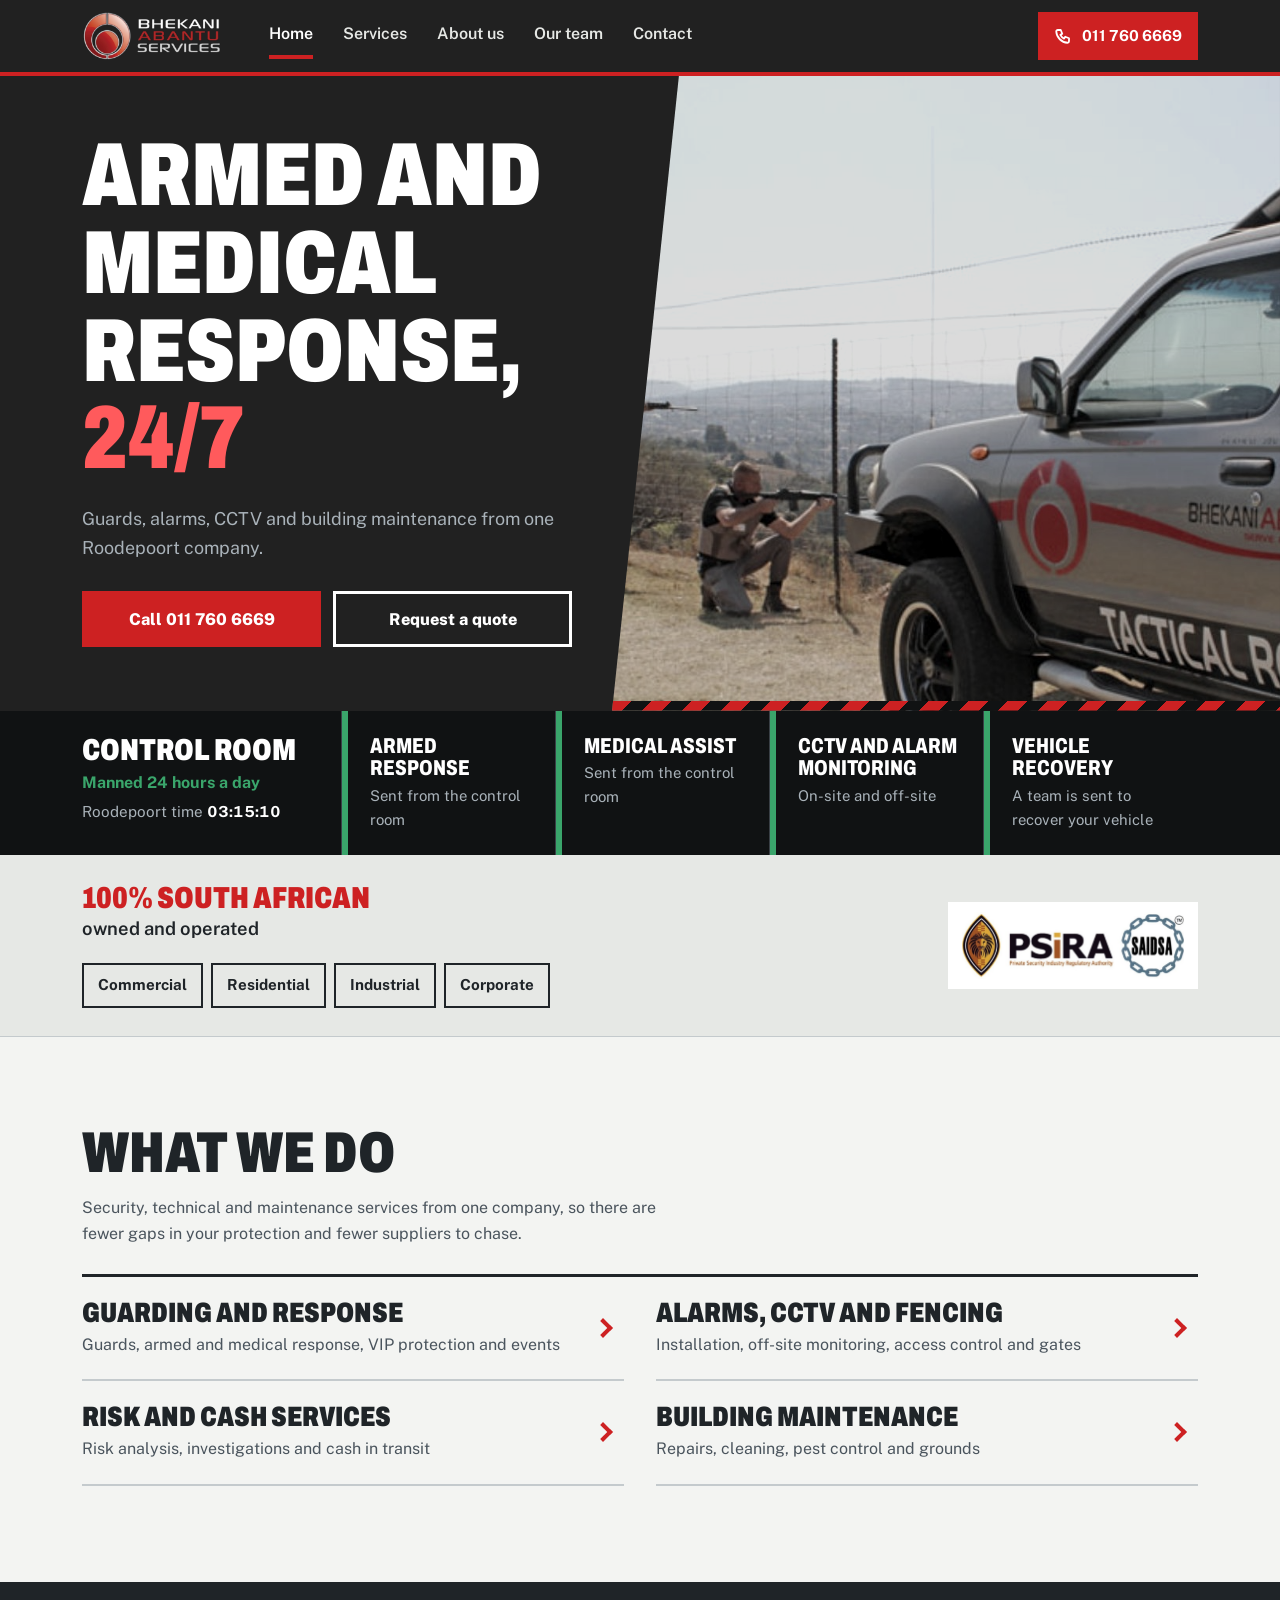
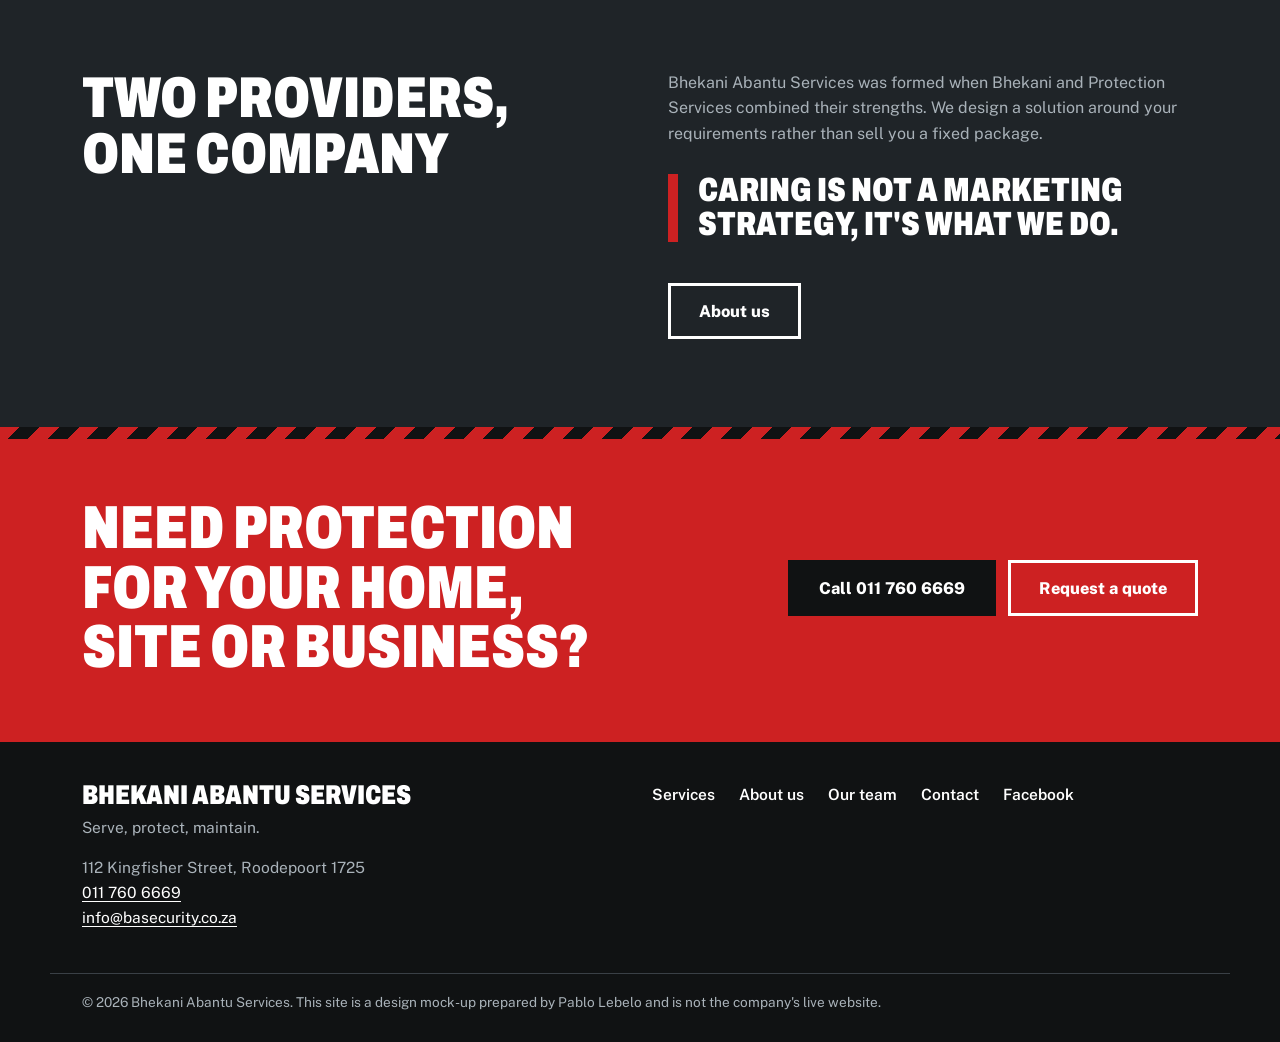
==== commit 4184eb14: "Remove guided tour and preview strip Co-Authored-By: Claude Sonnet 5.5 <noreply@anthropic.com> Claud" ====
--- a/index.html
+++ b/index.html
@@ -135,6 +135,5 @@
     </div>
   </footer>
   <script src="script.js"></script>
-  <script src="tour.js"></script>
 </body>
 </html>
--- a/styles.css
+++ b/styles.css
@@ -366,61 +366,3 @@
   .svc-quote { position: sticky; top: 108px; padding: 30px; }
   .other { padding: 72px 0 88px; }
 }
-
-/* ---------- Guided tour ---------- */
-.tour-strip { background: var(--black); color: var(--white); border-bottom: 1px solid var(--line-dark); }
-.tour-strip[hidden] { display: none; }
-.tour-strip-row { display: flex; align-items: center; justify-content: space-between; gap: 12px; min-height: 52px; padding-block: 6px; }
-.tour-strip p { margin: 0; font-weight: 600; font-size: 0.95rem; color: var(--mute); }
-.tour-start { flex: none; min-height: 40px; padding: 0 18px; border: 0; background: var(--red); color: var(--white); font: 800 0.95rem var(--body); cursor: pointer; }
-.tour-start::after { content: ""; display: inline-block; margin-left: 10px; border-left: 7px solid currentColor; border-top: 5px solid transparent; border-bottom: 5px solid transparent; }
-.tour-start:hover { background: var(--red-dark); }
-
-.tour-spot { position: fixed; top: 0; left: 0; z-index: 15; pointer-events: none; box-shadow: 0 0 0 3px var(--white), 0 0 0 7px var(--red), 0 0 0 9999px var(--scrim); }
-.tour-spot.over-header { z-index: 25; }
-.tour-spot.moving { transition: transform .4s cubic-bezier(.2,.8,.2,1), width .4s cubic-bezier(.2,.8,.2,1), height .4s cubic-bezier(.2,.8,.2,1); }
-.tour-spot[hidden] { display: none; }
-
-.tour-card { position: fixed; left: 12px; right: 12px; bottom: max(12px, env(safe-area-inset-bottom)); z-index: 60; padding: 14px 16px 16px; color: var(--white); background: var(--glass); border: 2px solid var(--white); border-top: 8px solid var(--red); box-shadow: 8px 8px 0 var(--black); }
-.tour-card[hidden] { display: none; }
-.tour-card:focus { outline: none; }
-.tour-top { display: flex; align-items: center; justify-content: space-between; }
-.tour-count { font-size: 0.85rem; font-weight: 700; color: var(--mute); }
-.tour-tools { display: flex; gap: 2px; margin: -6px -8px -6px 0; }
-.tour-tools button { width: 40px; height: 40px; display: grid; place-items: center; border: 0; background: none; color: var(--bone); cursor: pointer; }
-.tour-tools button:hover { background: var(--slate-2); color: var(--white); }
-.tour-tools svg { width: 20px; height: 20px; fill: none; stroke: currentColor; stroke-width: 2.6; stroke-linecap: square; transition: transform .25s; }
-.tour-bar { height: 4px; margin: 8px 0 12px; background: var(--slate-2); overflow: hidden; }
-.tour-bar i { display: block; height: 100%; background: var(--red); transition: width .4s cubic-bezier(.2,.8,.2,1); }
-.tour-title { font-size: 1.7rem; margin-bottom: 6px; color: var(--white); }
-.tour-text { margin: 0; color: var(--bone); font-size: 0.95rem; line-height: 1.5; }
-.tour-hint { margin: 8px 0 0; font-size: 0.85rem; color: var(--mute); }
-.tour-hint::before { content: ""; display: inline-block; width: 6px; height: 6px; margin: 0 8px 2px 0; border-right: 2px solid currentColor; border-bottom: 2px solid currentColor; transform: rotate(45deg); }
-.tour-hint[hidden] { display: none; }
-.tour-nav { display: flex; gap: 8px; margin-top: 14px; }
-.tour-nav button { flex: 1; min-height: 46px; font: 800 0.97rem var(--body); cursor: pointer; border: 0; }
-.tour-back { background: var(--slate-2); color: var(--white); }
-.tour-back:hover { background: var(--steel); }
-.tour-back[hidden] { display: none; }
-.tour-next { background: var(--red); color: var(--white); }
-.tour-next:hover { background: var(--red-dark); }
-.tour-card button:focus-visible { outline: 3px solid var(--focus); outline-offset: 2px; }
-
-.tour-card.swap .tour-body { animation: tourIn .3s cubic-bezier(.2,.8,.2,1); }
-@keyframes tourIn { from { opacity: 0; transform: translateY(6px); } to { opacity: 1; transform: none; } }
-
-.tour-card.min { left: auto; padding: 6px 6px 6px 14px; border-top-width: 2px; box-shadow: 4px 4px 0 var(--black); }
-.tour-card.min .tour-bar, .tour-card.min .tour-body, .tour-card.min .tour-nav { display: none; }
-.tour-card.min .tour-top { gap: 6px; }
-.tour-card.min .tour-count { cursor: pointer; color: var(--white); }
-.tour-card.min .tour-tools { margin: 0; }
-.tour-card.min .tour-min svg { transform: rotate(180deg); }
-
-@media (min-width: 720px) {
-  .tour-card { left: auto; right: 24px; bottom: 24px; width: 390px; padding: 18px 20px 20px; }
-  .tour-card.min { width: auto; }
-}
-@media (prefers-reduced-motion: reduce) {
-  .tour-spot.moving, .tour-bar i, .tour-tools svg { transition: none; }
-  .tour-card.swap .tour-body { animation: none; }
-}
